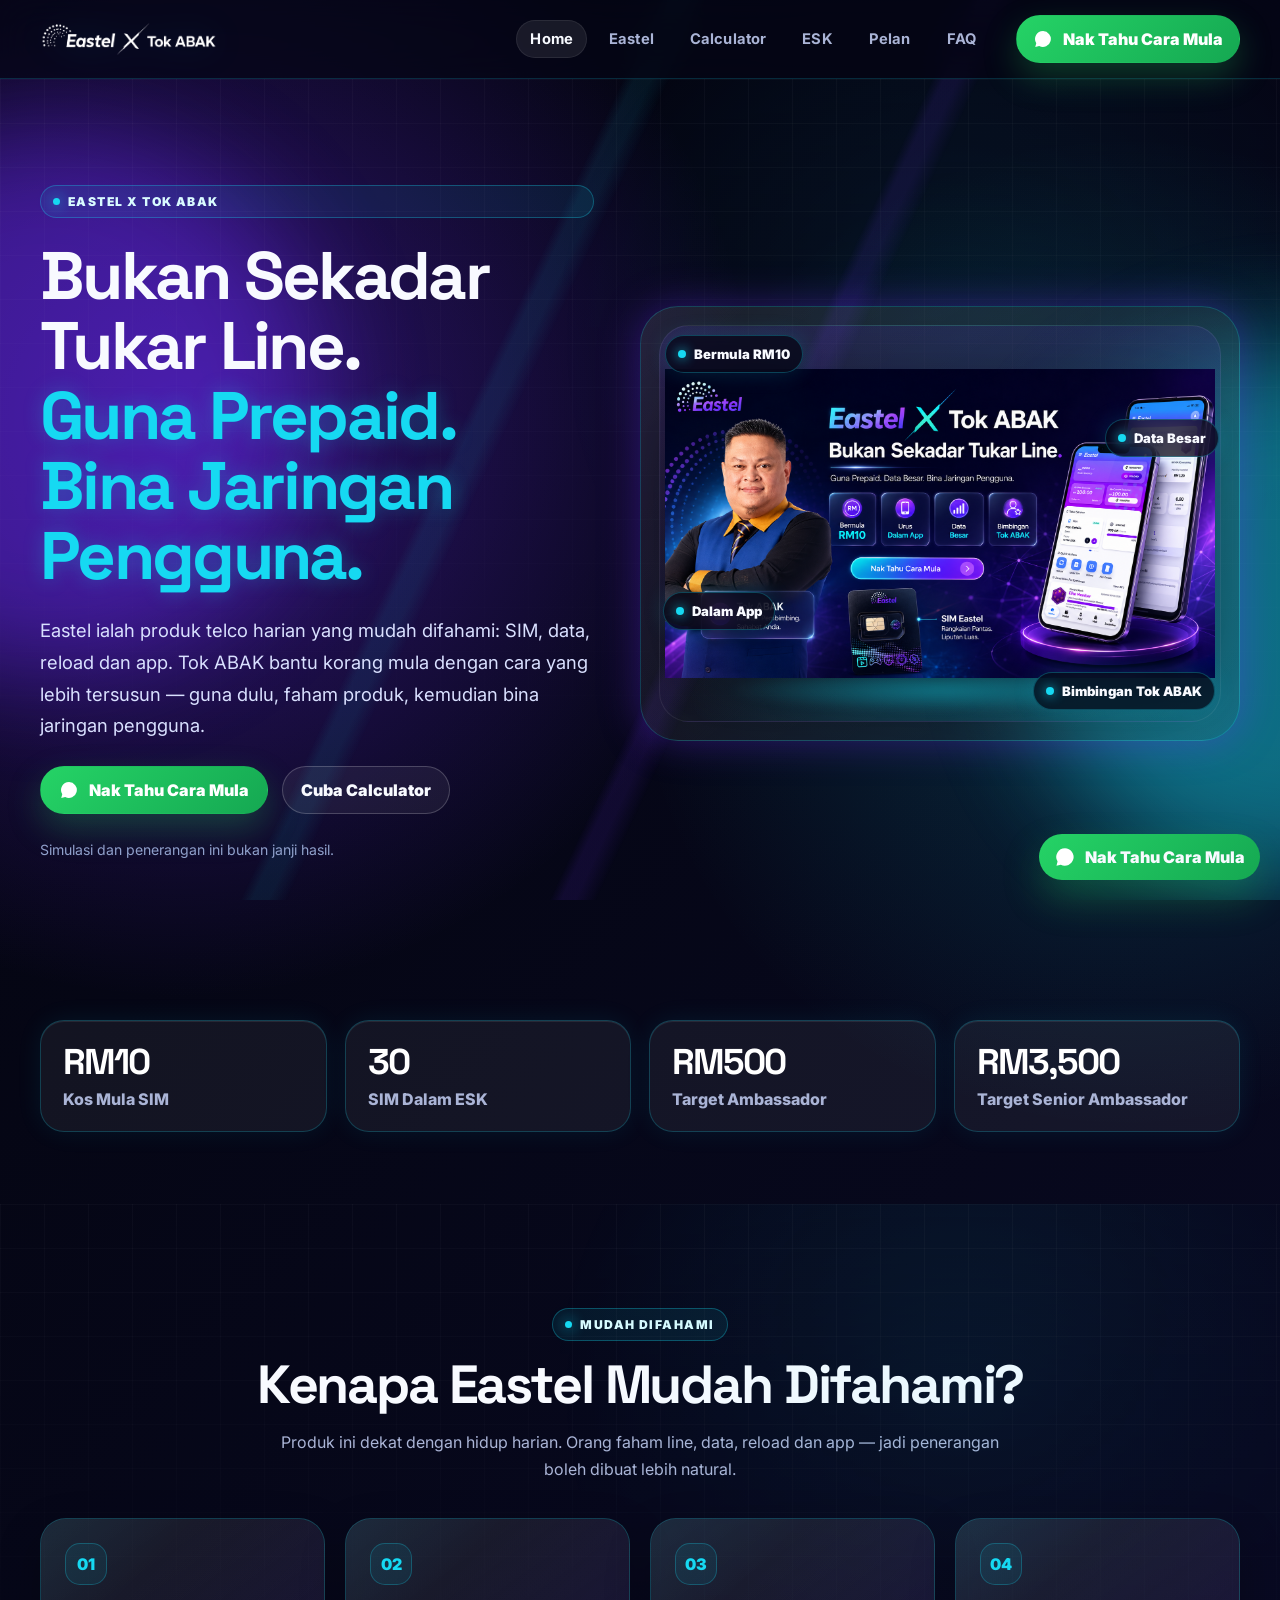
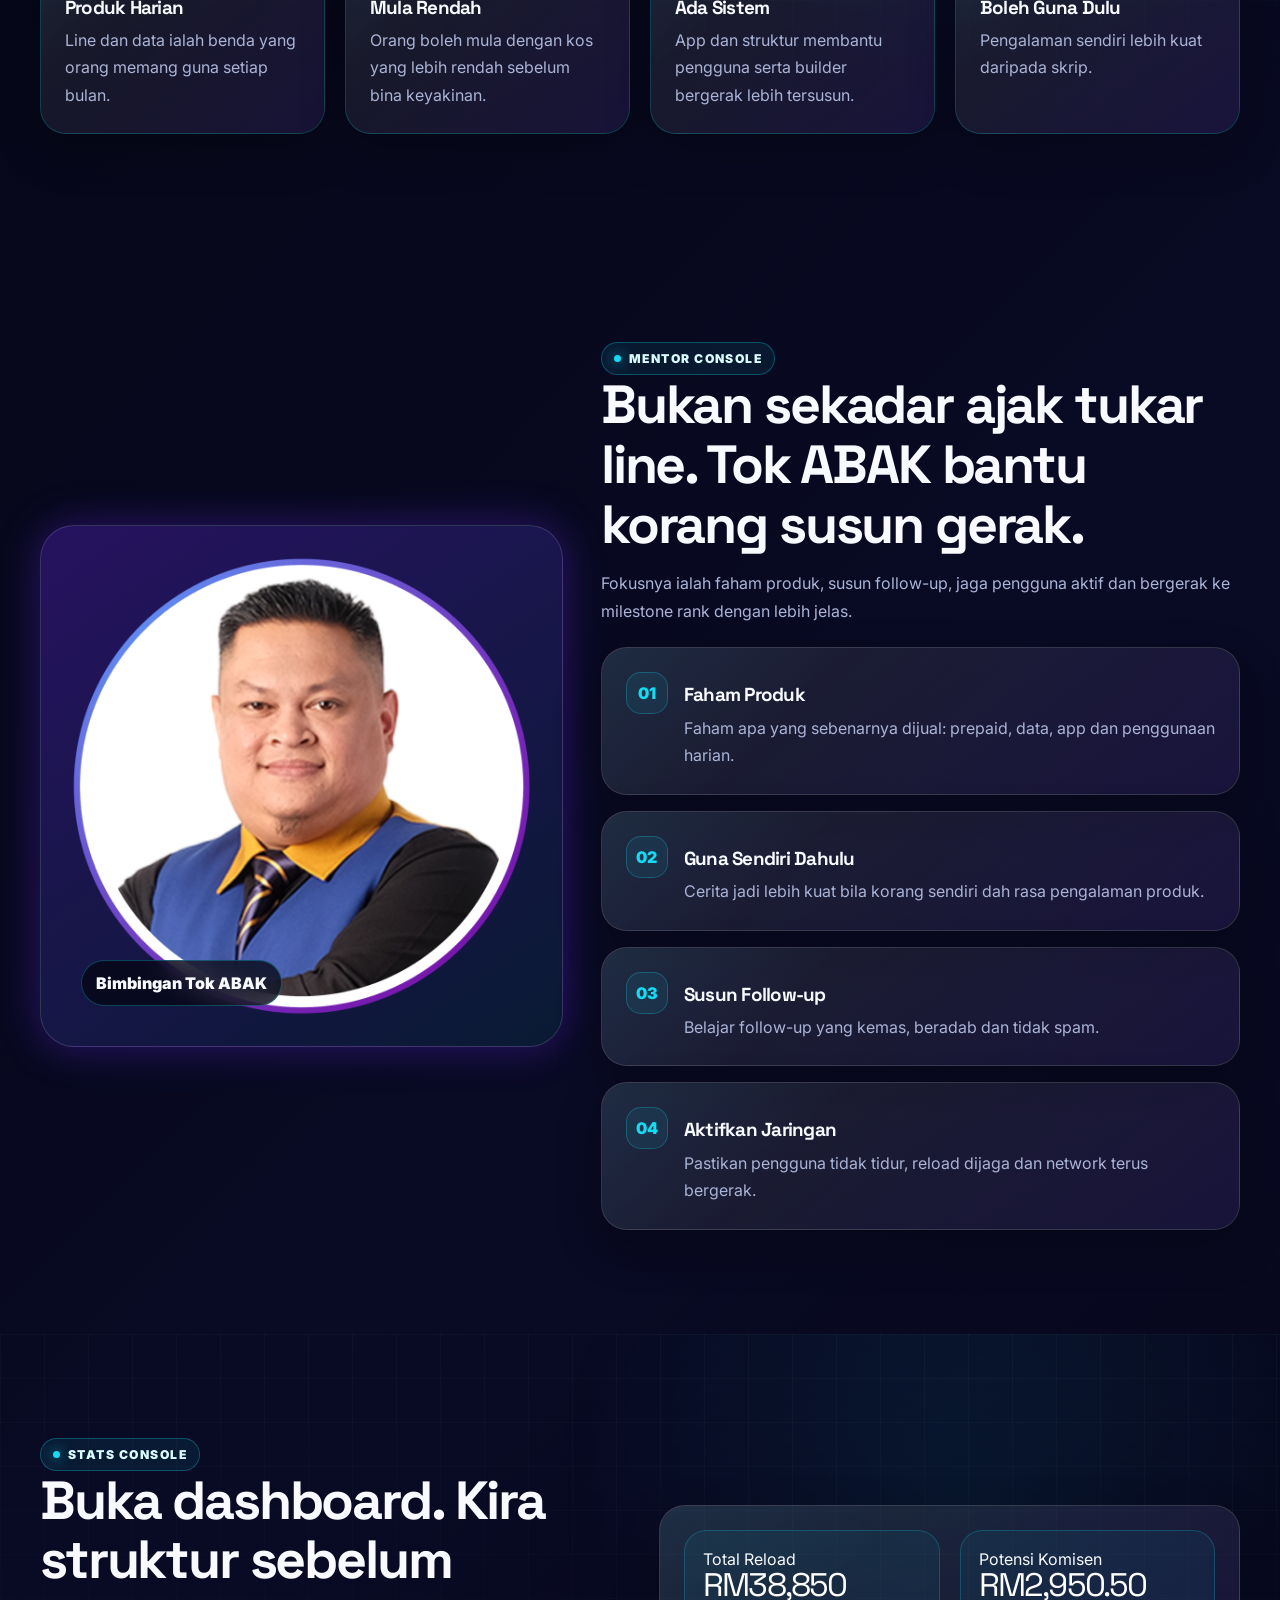
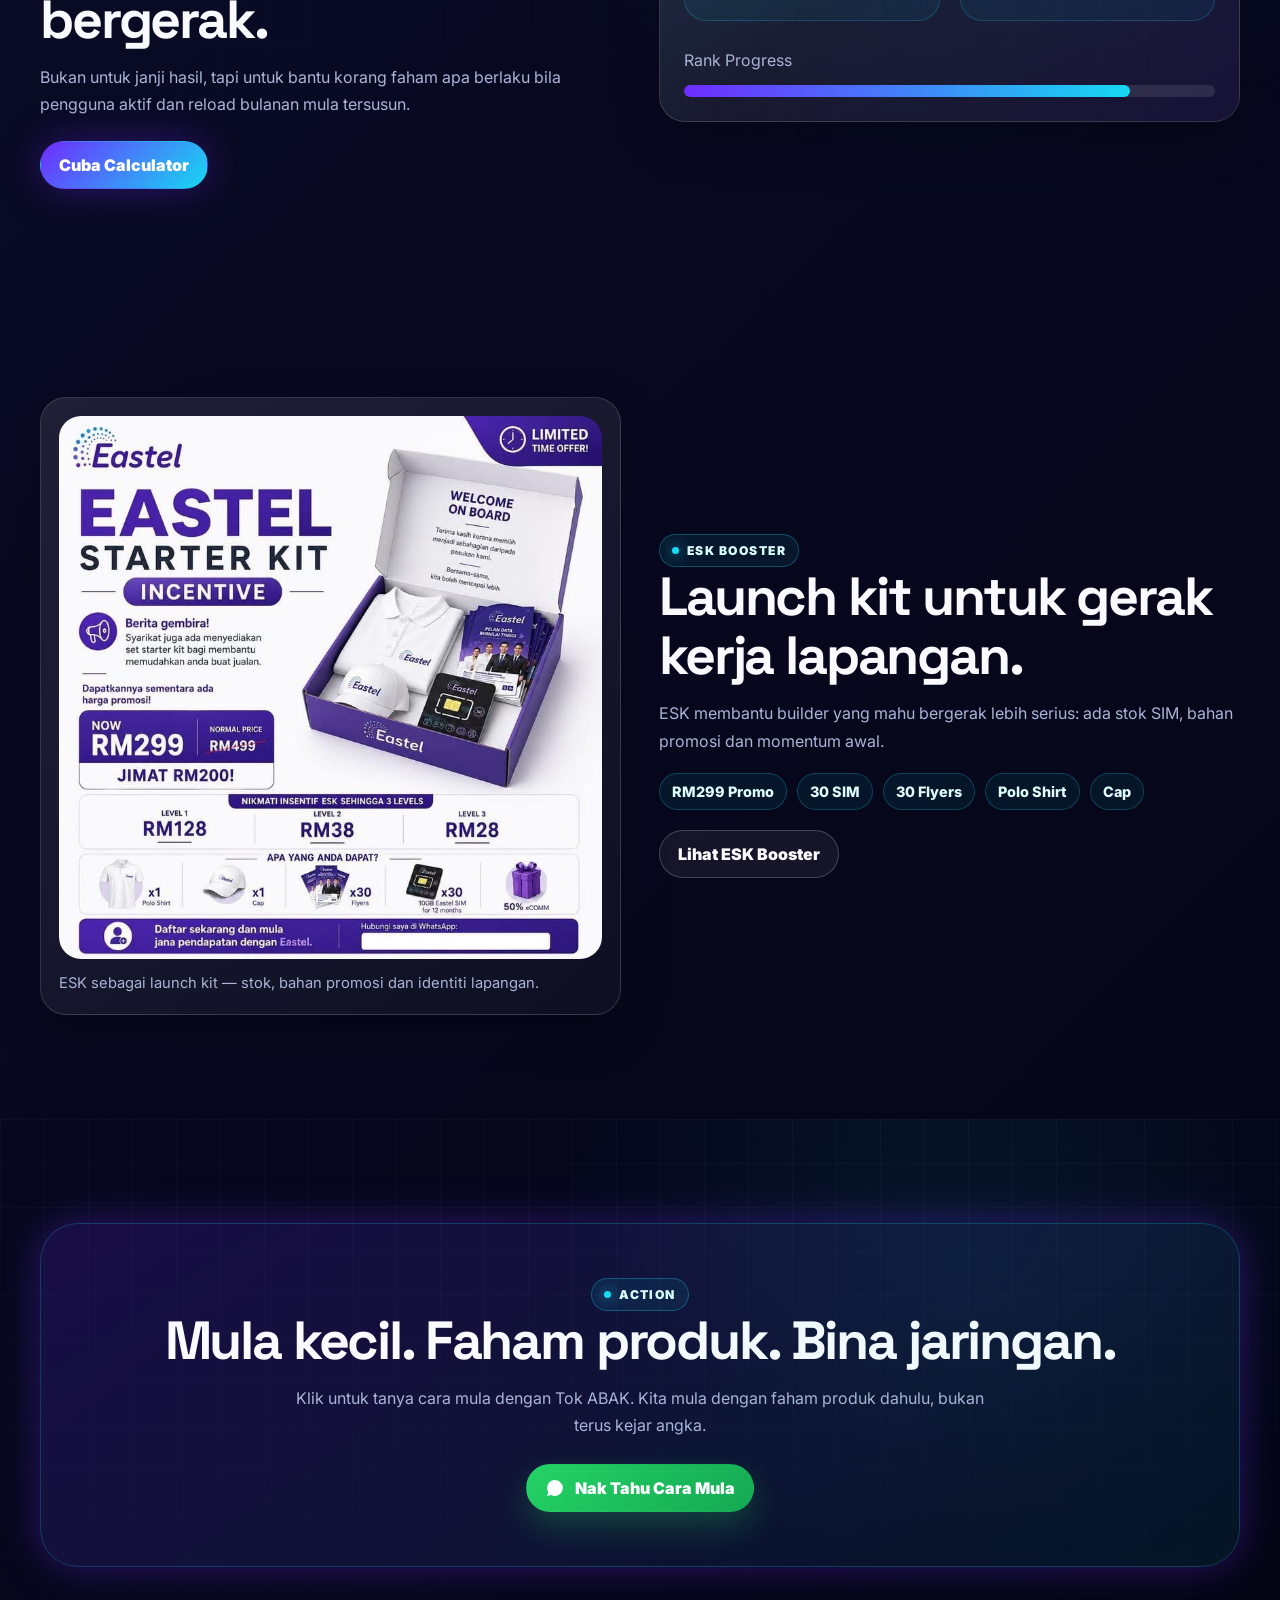
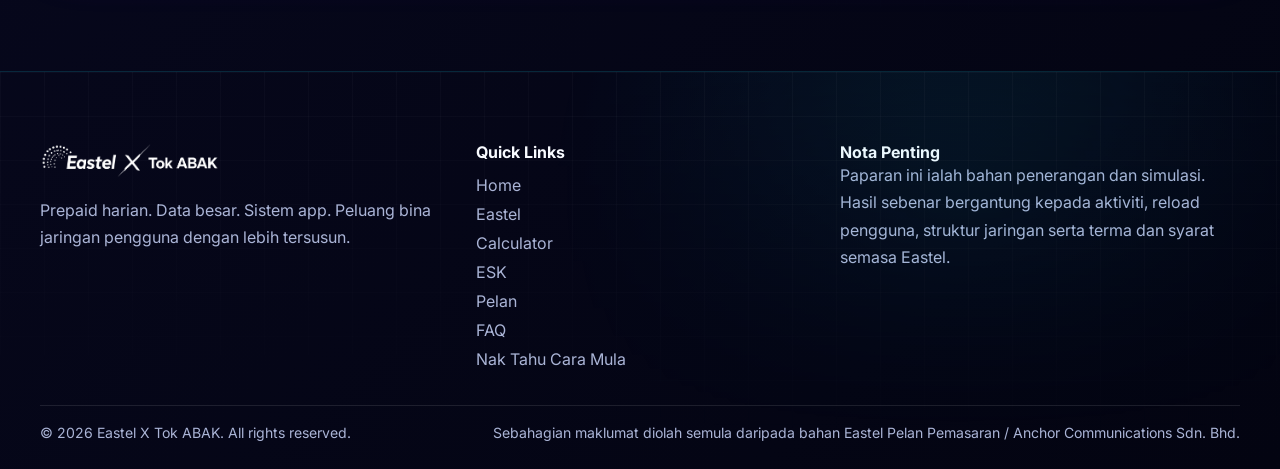
==== index.html @ 4b1dbc68 "Add files via upload" ====
<!doctype html>
<html lang="ms">
<head>
  <meta charset="utf-8">
  <meta name="viewport" content="width=device-width, initial-scale=1">
  <title>Eastel X Tok ABAK | Guna Prepaid. Bina Jaringan Pengguna.</title>
  <meta name="description" content="Laman penerangan Eastel X Tok ABAK untuk faham SIM Eastel, app, reload bulanan, ESK Booster, calculator dan Pelan Pemasaran secara ringkas dan tersusun.">
  <meta property="og:title" content="Eastel X Tok ABAK | Guna Prepaid. Bina Jaringan Pengguna.">
  <meta property="og:description" content="Laman penerangan Eastel X Tok ABAK untuk faham SIM Eastel, app, reload bulanan, ESK Booster, calculator dan Pelan Pemasaran secara ringkas dan tersusun.">
  <meta property="og:image" content="https://jtk-eastel.github.io/TokAbak/assets/og-eastel-tok-abak.png">
  <meta property="og:type" content="website">
  <meta name="twitter:card" content="summary_large_image">
  <link rel="icon" href="assets/favicon.png">
  <link rel="preconnect" href="https://fonts.googleapis.com">
  <link rel="preconnect" href="https://fonts.gstatic.com" crossorigin>
  <link href="https://fonts.googleapis.com/css2?family=Inter:wght@400;500;600;700;800;900&family=Space+Grotesk:wght@600;700&display=swap" rel="stylesheet">
  <link rel="stylesheet" href="style.css">
</head>
<body>
  <div class="site-bg" aria-hidden="true"><span class="orb orb-a"></span><span class="orb orb-b"></span></div>
  <header class="site-header">
  <div class="container nav-shell">
    <a class="brand" href="./"><img src="assets/logo-eastel-x-tokabak-white.png" alt="Eastel X Tok ABAK"></a>
    <nav class="nav-links" aria-label="Navigasi utama"><a class="nav-link active" href="./">Home</a>
<a class="nav-link " href="eastel/">Eastel</a>
<a class="nav-link " href="calculator/">Calculator</a>
<a class="nav-link " href="esk/">ESK</a>
<a class="nav-link " href="pelan-pemasaran/">Pelan</a>
<a class="nav-link " href="faq/">FAQ</a></nav>
    <a class="btn btn-primary nav-cta" href="https://api.whatsapp.com/send/?phone=601175947174&text=NakTahuCaraMula&type=phone_number&app_absent=0" target="_blank" rel="noopener"><img src="assets/whatsapp-logo-white.svg" alt="">Nak Tahu Cara Mula</a>
    <button class="menu-toggle" aria-label="Buka menu" aria-expanded="false" data-menu-toggle><span></span><span></span><span></span></button>
  </div>
  <div class="mobile-panel" data-mobile-menu>
    <div class="mobile-panel-inner">
      <a class="mobile-link active" href="./">Home</a>
<a class="mobile-link " href="eastel/">Eastel</a>
<a class="mobile-link " href="calculator/">Calculator</a>
<a class="mobile-link " href="esk/">ESK</a>
<a class="mobile-link " href="pelan-pemasaran/">Pelan</a>
<a class="mobile-link " href="faq/">FAQ</a>
      <a class="btn btn-primary full" href="https://api.whatsapp.com/send/?phone=601175947174&text=NakTahuCaraMula&type=phone_number&app_absent=0" target="_blank" rel="noopener"><img src="assets/whatsapp-logo-white.svg" alt="">Nak Tahu Cara Mula</a>
    </div>
  </div>
</header>
  <main>
<section class="hero section-dark cyber-bg">
  <div class="container hero-grid">
    <div class="hero-copy reveal">
      <span class="eyebrow">Eastel X Tok ABAK</span>
      <h1>Bukan Sekadar Tukar Line.<br><span class="highlight">Guna Prepaid. Bina Jaringan Pengguna.</span></h1>
      <p class="lead">Eastel ialah produk telco harian yang mudah difahami: SIM, data, reload dan app. Tok ABAK bantu korang mula dengan cara yang lebih tersusun — guna dulu, faham produk, kemudian bina jaringan pengguna.</p>
      <div class="hero-actions">
        <a class="btn btn-primary" href="https://api.whatsapp.com/send/?phone=601175947174&text=NakTahuCaraMula&type=phone_number&app_absent=0" target="_blank" rel="noopener"><img src="assets/whatsapp-logo-white.svg" alt="">Nak Tahu Cara Mula</a>
        <a class="btn btn-ghost" href="calculator/">Cuba Calculator</a>
      </div>
      <p class="mini-disclaimer">Simulasi dan penerangan ini bukan janji hasil.</p>
    </div>
    <div class="hero-stage reveal">
      <div class="hero-composition">
        <img class="hero-img" src="assets/hero-eastel-x-tok-abak.png" alt="Visual Eastel X Tok ABAK dengan app, SIM dan Tok ABAK">
        <div class="platform" aria-hidden="true"></div>
        <div class="hud-chip chip-1"><i></i>Bermula RM10</div>
        <div class="hud-chip chip-2"><i></i>Data Besar</div>
        <div class="hud-chip chip-3"><i></i>Dalam App</div>
        <div class="hud-chip chip-4"><i></i>Bimbingan Tok ABAK</div>
      </div>
    </div>
  </div>
</section>
<section class="section compact">
  <div class="container stats-hud">
    <article class="stat-card reveal"><strong data-count="10" data-prefix="RM">RM10</strong><span>Kos Mula SIM</span></article>
    <article class="stat-card reveal"><strong data-count="30">30</strong><span>SIM Dalam ESK</span></article>
    <article class="stat-card reveal"><strong data-count="500" data-prefix="RM">RM500</strong><span>Target Ambassador</span></article>
    <article class="stat-card reveal"><strong data-count="3500" data-prefix="RM">RM3,500</strong><span>Target Senior Ambassador</span></article>
  </div>
</section>
<section class="section section-dark">
  <div class="container section-head center reveal">
    <span class="eyebrow">Mudah Difahami</span>
    <h2>Kenapa Eastel Mudah Difahami?</h2>
    <p>Produk ini dekat dengan hidup harian. Orang faham line, data, reload dan app — jadi penerangan boleh dibuat lebih natural.</p>
  </div>
  <div class="container grid four">
    <article class="neon-card reveal"><span class="card-icon">01</span><h3>Produk Harian</h3><p>Line dan data ialah benda yang orang memang guna setiap bulan.</p></article>
    <article class="neon-card reveal"><span class="card-icon">02</span><h3>Mula Rendah</h3><p>Orang boleh mula dengan kos yang lebih rendah sebelum bina keyakinan.</p></article>
    <article class="neon-card reveal"><span class="card-icon">03</span><h3>Ada Sistem</h3><p>App dan struktur membantu pengguna serta builder bergerak lebih tersusun.</p></article>
    <article class="neon-card reveal"><span class="card-icon">04</span><h3>Boleh Guna Dulu</h3><p>Pengalaman sendiri lebih kuat daripada skrip.</p></article>
  </div>
</section>
<section class="section">
  <div class="container mentor-console">
    <div class="mentor-frame reveal">
      <img src="assets/tok-abak.png" alt="Tok ABAK sebagai mentor Eastel">
      <div class="mentor-label">Bimbingan Tok ABAK</div>
    </div>
    <div class="reveal">
      <span class="eyebrow">Mentor Console</span>
      <h2>Bukan sekadar ajak tukar line. Tok ABAK bantu korang susun gerak.</h2>
      <p style="margin:16px 0 22px">Fokusnya ialah faham produk, susun follow-up, jaga pengguna aktif dan bergerak ke milestone rank dengan lebih jelas.</p>
      <div class="mission-grid">
        <article class="glass-card mission-card reveal"><span class="mission-id">01</span><div><h3>Faham Produk</h3><p>Faham apa yang sebenarnya dijual: prepaid, data, app dan penggunaan harian.</p></div></article>
        <article class="glass-card mission-card reveal"><span class="mission-id">02</span><div><h3>Guna Sendiri Dahulu</h3><p>Cerita jadi lebih kuat bila korang sendiri dah rasa pengalaman produk.</p></div></article>
        <article class="glass-card mission-card reveal"><span class="mission-id">03</span><div><h3>Susun Follow-up</h3><p>Belajar follow-up yang kemas, beradab dan tidak spam.</p></div></article>
        <article class="glass-card mission-card reveal"><span class="mission-id">04</span><div><h3>Aktifkan Jaringan</h3><p>Pastikan pengguna tidak tidur, reload dijaga dan network terus bergerak.</p></div></article>
      </div>
    </div>
  </div>
</section>
<section class="section section-dark">
  <div class="container split">
    <div class="reveal">
      <span class="eyebrow">Stats Console</span>
      <h2>Buka dashboard. Kira struktur sebelum bergerak.</h2>
      <p style="margin:14px 0 22px">Bukan untuk janji hasil, tapi untuk bantu korang faham apa berlaku bila pengguna aktif dan reload bulanan mula tersusun.</p>
      <a class="btn btn-secondary" href="calculator/">Cuba Calculator</a>
    </div>
    <div class="dashboard-card reveal">
      <div class="grid two">
        <div class="result-tile"><span>Total Reload</span><div class="result-number">RM38,850</div></div>
        <div class="result-tile"><span>Potensi Komisen</span><div class="result-number">RM2,950.50</div></div>
      </div>
      <p style="margin-top:14px">Rank Progress</p>
      <div class="progress-bar"><span style="width:84%"></span></div>
    </div>
  </div>
</section>
<section class="section">
  <div class="container split">
    <div class="product-frame reveal"><img src="assets/esk-starter-kit.jpg" alt="Eastel Starter Kit"><p class="holo-caption">ESK sebagai launch kit — stok, bahan promosi dan identiti lapangan.</p></div>
    <div class="reveal">
      <span class="eyebrow">ESK Booster</span>
      <h2>Launch kit untuk gerak kerja lapangan.</h2>
      <p style="margin:14px 0 18px">ESK membantu builder yang mahu bergerak lebih serius: ada stok SIM, bahan promosi dan momentum awal.</p>
      <div class="pill-list"><span>RM299 Promo</span><span>30 SIM</span><span>30 Flyers</span><span>Polo Shirt</span><span>Cap</span></div>
      <br><a class="btn btn-ghost" href="esk/">Lihat ESK Booster</a>
    </div>
  </div>
</section>
<section class="section section-dark">
  <div class="container cta-panel reveal">
    <span class="eyebrow">Action</span>
    <h2>Mula kecil. Faham produk. Bina jaringan.</h2>
    <p>Klik untuk tanya cara mula dengan Tok ABAK. Kita mula dengan faham produk dahulu, bukan terus kejar angka.</p>
    <a class="btn btn-primary" href="https://api.whatsapp.com/send/?phone=601175947174&text=NakTahuCaraMula&type=phone_number&app_absent=0" target="_blank" rel="noopener"><img src="assets/whatsapp-logo-white.svg" alt="">Nak Tahu Cara Mula</a>
  </div>
</section>
</main>
  <footer class="site-footer section-dark">
  <div class="container footer-grid">
    <div class="footer-brand">
      <img src="assets/logo-eastel-x-tokabak-white.png" alt="Eastel X Tok ABAK">
      <p>Prepaid harian. Data besar. Sistem app. Peluang bina jaringan pengguna dengan lebih tersusun.</p>
    </div>
    <div class="footer-links">
      <strong>Quick Links</strong>
      <div><a href="./">Home</a>
<a href="eastel/">Eastel</a>
<a href="calculator/">Calculator</a>
<a href="esk/">ESK</a>
<a href="pelan-pemasaran/">Pelan</a>
<a href="faq/">FAQ</a>
<a href="https://api.whatsapp.com/send/?phone=601175947174&text=NakTahuCaraMula&type=phone_number&app_absent=0" target="_blank" rel="noopener">Nak Tahu Cara Mula</a></div>
    </div>
    <div class="footer-note">
      <strong>Nota Penting</strong>
      <p>Paparan ini ialah bahan penerangan dan simulasi. Hasil sebenar bergantung kepada aktiviti, reload pengguna, struktur jaringan serta terma dan syarat semasa Eastel.</p>
    </div>
  </div>
  <div class="container footer-bottom">
    <span>© 2026 Eastel X Tok ABAK. All rights reserved.</span>
    <span>Sebahagian maklumat diolah semula daripada bahan Eastel Pelan Pemasaran / Anchor Communications Sdn. Bhd.</span>
  </div>
</footer>
<a class="floating-wa" href="https://api.whatsapp.com/send/?phone=601175947174&text=NakTahuCaraMula&type=phone_number&app_absent=0" target="_blank" rel="noopener" aria-label="Nak Tahu Cara Mula"><img src="assets/whatsapp-logo-white.svg" alt=""><span>Nak Tahu Cara Mula</span></a>
  <script src="script.js"></script>
</body>
</html>
---- style.css ----
:root{
  --bg:#050615; --bg-deep:#080a22; --bg-soft:#101338;
  --panel:rgba(255,255,255,.065); --panel-strong:rgba(255,255,255,.1); --panel-glass:rgba(13,16,48,.74);
  --purple:#6f2cff; --violet:#8b35ff; --cyan:#16d9f2; --blue:#3b82f6; --green:#25d366;
  --text:#f8faff; --muted:#aab4d6; --muted-strong:#d9e0ff;
  --border:rgba(255,255,255,.14); --border-glow:rgba(22,217,242,.34);
  --soft-panel:#f7f5ff; --dark-text:#0d1022; --muted-dark:#5f6680;
  --radius-md:18px; --radius-lg:26px; --radius-xl:34px;
  --shadow-glow:0 0 40px rgba(111,44,255,.35); --shadow-cyan:0 0 32px rgba(22,217,242,.28);
  --container:1200px;
}
*{box-sizing:border-box}
html{scroll-behavior:smooth}
body{
  margin:0; font-family:Inter,system-ui,-apple-system,Segoe UI,sans-serif; color:var(--text);
  background:
    radial-gradient(circle at 14% 8%, rgba(111,44,255,.42), transparent 36rem),
    radial-gradient(circle at 88% 12%, rgba(22,217,242,.18), transparent 31rem),
    linear-gradient(135deg,#03040d 0%,#090a24 50%,#030411 100%);
  min-height:100vh; overflow-x:hidden;
}
body.menu-open{overflow:hidden}
a{color:inherit;text-decoration:none}
img{max-width:100%;display:block}
button,input,select{font:inherit}
.container{width:min(var(--container),calc(100% - 40px));margin-inline:auto}
.section{padding:104px 0;position:relative}
.section.compact{padding:72px 0}
.section-dark{position:relative;overflow:hidden}
.section-dark::before,.cyber-bg::before{
  content:"";position:absolute;inset:0;pointer-events:none;opacity:.52;
  background-image:
    linear-gradient(rgba(255,255,255,.055) 1px,transparent 1px),
    linear-gradient(90deg,rgba(255,255,255,.055) 1px,transparent 1px),
    radial-gradient(circle at 75% 30%,rgba(22,217,242,.18),transparent 26rem);
  background-size:44px 44px,44px 44px,100% 100%;
  mask-image:linear-gradient(to bottom,black,transparent 95%);
}
.site-bg{position:fixed;inset:0;overflow:hidden;pointer-events:none;z-index:-3}
.site-bg::after{content:"";position:absolute;inset:-20%;background:linear-gradient(115deg,transparent 0 42%,rgba(22,217,242,.08) 42.5% 43.2%,transparent 44% 55%,rgba(111,44,255,.11) 55.5% 56.1%,transparent 57%);animation:gridShift 18s linear infinite}
.orb{position:absolute;width:34rem;height:34rem;border-radius:999px;filter:blur(55px);opacity:.42;animation:floatOrb 12s ease-in-out infinite alternate}
.orb-a{background:var(--purple);left:-14rem;top:8rem}.orb-b{background:var(--cyan);right:-18rem;top:38%;animation-delay:-4s}
@keyframes gridShift{to{transform:translate3d(70px,40px,0)}}
@keyframes floatOrb{to{transform:translate3d(4rem,-2rem,0) scale(1.08)}}
@media(prefers-reduced-motion:reduce){*,*::before,*::after{animation:none!important;transition:none!important;scroll-behavior:auto!important}}
.site-header{position:sticky;top:0;z-index:1000;background:rgba(5,6,21,.72);backdrop-filter:blur(18px);border-bottom:1px solid rgba(22,217,242,.18)}
.nav-shell{min-height:78px;display:flex;align-items:center;gap:26px}
.brand{display:inline-flex;align-items:center;flex:0 0 auto}.brand img{width:178px;max-height:56px;object-fit:contain;filter:drop-shadow(0 0 18px rgba(22,217,242,.2))}
.nav-links{margin-left:auto;display:flex;align-items:center;gap:8px}.nav-link{padding:10px 14px;border-radius:999px;color:var(--muted);font-weight:700;font-size:.92rem;letter-spacing:.01em}.nav-link:hover,.nav-link.active{color:var(--text);background:rgba(255,255,255,.08);box-shadow:inset 0 0 0 1px rgba(255,255,255,.08)}
.btn{display:inline-flex;align-items:center;justify-content:center;gap:10px;padding:13px 18px;border-radius:999px;border:1px solid transparent;font-weight:900;line-height:1;cursor:pointer;transition:.2s ease;white-space:nowrap;min-height:48px}
.btn img{width:20px;height:20px}.btn-primary{background:linear-gradient(135deg,var(--green),#15a852);color:white;box-shadow:0 14px 34px rgba(37,211,102,.26)}.btn-primary:hover{transform:translateY(-2px);box-shadow:0 20px 42px rgba(37,211,102,.34)}
.btn-secondary{background:linear-gradient(135deg,var(--purple),var(--cyan));color:white;box-shadow:var(--shadow-glow)}.btn-secondary:hover,.btn-ghost:hover{transform:translateY(-2px)}
.btn-ghost{border-color:rgba(255,255,255,.2);background:rgba(255,255,255,.06);color:var(--text)}.btn.full{width:100%}
.nav-cta{padding-inline:16px}.menu-toggle{display:none;margin-left:auto;width:48px;height:48px;border:1px solid var(--border);background:rgba(255,255,255,.06);border-radius:16px;align-items:center;justify-content:center;flex-direction:column;gap:5px}.menu-toggle span{width:20px;height:2px;border-radius:4px;background:var(--text)}
.mobile-panel{display:none;position:fixed;inset:78px 16px auto 16px;z-index:999}.mobile-panel-inner{border:1px solid var(--border);background:rgba(8,10,34,.94);backdrop-filter:blur(22px);border-radius:26px;padding:18px;box-shadow:var(--shadow-glow)}.mobile-link{display:block;padding:15px 16px;border-radius:16px;color:var(--muted);font-weight:900}.mobile-link.active,.mobile-link:hover{color:var(--text);background:rgba(255,255,255,.08)}
.eyebrow{display:inline-flex;align-items:center;gap:8px;padding:8px 12px;border:1px solid rgba(22,217,242,.3);border-radius:999px;color:#d9fbff;background:rgba(22,217,242,.08);font-size:.76rem;font-weight:900;letter-spacing:.12em;text-transform:uppercase}.eyebrow::before{content:"";width:7px;height:7px;border-radius:999px;background:var(--cyan);box-shadow:0 0 14px var(--cyan)}
h1,h2,h3{font-family:"Space Grotesk",Inter,sans-serif;margin:0;color:var(--text);letter-spacing:-.04em}h1{font-size:clamp(2.65rem,6.3vw,5.5rem);line-height:1.03}h2{font-size:clamp(2rem,4.2vw,3.45rem);line-height:1.11}h3{font-size:1.18rem;line-height:1.18}p{color:var(--muted);line-height:1.72;font-size:clamp(1rem,1.2vw,1.1rem);margin:0}.lead{font-size:1.15rem;color:var(--muted-strong);max-width:760px}.highlight{color:var(--cyan);text-shadow:0 0 20px rgba(22,217,242,.28)}
.hero{padding:106px 0 86px;min-height:calc(100vh - 78px);display:flex;align-items:center}.hero-grid{position:relative;z-index:1;display:grid;grid-template-columns:minmax(0,1.02fr) minmax(390px,.98fr);gap:54px;align-items:center}.hero-copy{display:grid;gap:24px}.hero-copy p{max-width:690px}.hero-actions{display:flex;gap:14px;align-items:center;flex-wrap:wrap}.mini-disclaimer{font-size:.88rem!important;color:#8fa0cb!important}.hero-stage{position:relative}.hero-composition{position:relative;min-height:560px;border:1px solid rgba(22,217,242,.22);border-radius:38px;background:linear-gradient(145deg,rgba(255,255,255,.1),rgba(255,255,255,.035));box-shadow:var(--shadow-glow);overflow:hidden;padding:24px}.hero-composition::before{content:"";position:absolute;inset:18px;border-radius:30px;border:1px solid rgba(255,255,255,.08);background:radial-gradient(circle at 50% 80%,rgba(22,217,242,.22),transparent 16rem),linear-gradient(180deg,rgba(111,44,255,.12),transparent);z-index:0}.hero-img{position:relative;z-index:2;width:100%;height:100%;object-fit:contain;filter:drop-shadow(0 25px 50px rgba(0,0,0,.46))}.platform{position:absolute;left:14%;right:14%;bottom:40px;height:44px;border-radius:999px;background:radial-gradient(ellipse at center,rgba(22,217,242,.58),transparent 70%);filter:blur(4px);animation:pulseGlow 3s ease-in-out infinite alternate}.hud-chip{position:absolute;z-index:3;display:flex;align-items:center;gap:8px;padding:10px 12px;border-radius:999px;border:1px solid rgba(22,217,242,.28);background:rgba(5,6,21,.72);backdrop-filter:blur(12px);font-weight:900;font-size:.82rem;box-shadow:0 0 22px rgba(22,217,242,.15)}.hud-chip i{width:8px;height:8px;border-radius:999px;background:var(--cyan);box-shadow:0 0 12px var(--cyan)}.chip-1{top:28px;left:24px}.chip-2{top:112px;right:20px}.chip-3{bottom:110px;left:22px}.chip-4{bottom:30px;right:24px}@keyframes pulseGlow{to{opacity:.65;transform:scaleX(1.12)}}
.section-head{display:grid;gap:14px;margin-bottom:34px}.section-head.center{text-align:center;justify-items:center}.section-head p{max-width:760px}.grid{display:grid;gap:20px}.grid.four{grid-template-columns:repeat(4,1fr)}.grid.three{grid-template-columns:repeat(3,1fr)}.grid.two{grid-template-columns:repeat(2,1fr)}
.glass-card,.neon-card,.dashboard-card,.product-frame,.table-card,.faq-item{position:relative;border:1px solid var(--border);background:linear-gradient(145deg,rgba(255,255,255,.095),rgba(255,255,255,.035));border-radius:var(--radius-lg);padding:24px;box-shadow:0 18px 46px rgba(0,0,0,.24);overflow:hidden}.glass-card::after,.neon-card::after,.dashboard-card::after{content:"";position:absolute;inset:0;border-radius:inherit;pointer-events:none;background:linear-gradient(135deg,rgba(22,217,242,.08),transparent 32%,rgba(111,44,255,.1));opacity:.85}.glass-card>* ,.neon-card>* ,.dashboard-card>*{position:relative;z-index:1}.glass-card h3,.neon-card h3{margin:12px 0 8px}.card-icon,.mission-id{display:inline-grid;place-items:center;min-width:42px;height:42px;border-radius:15px;border:1px solid rgba(22,217,242,.26);background:rgba(22,217,242,.08);color:var(--cyan);font-weight:900}.neon-card{border-color:rgba(22,217,242,.22)}.neon-card:hover{box-shadow:var(--shadow-cyan);transform:translateY(-3px)}.dark-card{background:rgba(8,10,34,.65)}
.stats-hud{display:grid;grid-template-columns:repeat(4,1fr);gap:18px}.stat-card{padding:22px;border:1px solid rgba(22,217,242,.22);border-radius:24px;background:rgba(255,255,255,.06);box-shadow:inset 0 1px 0 rgba(255,255,255,.08),0 0 26px rgba(22,217,242,.08)}.stat-card strong{display:block;font-family:"Space Grotesk";font-size:clamp(1.75rem,3.2vw,3rem);line-height:1.05;white-space:nowrap;color:white}.stat-card span{display:block;margin-top:8px;color:var(--muted);font-weight:800}
.mentor-console{display:grid;grid-template-columns:.9fr 1.1fr;gap:38px;align-items:center}.mentor-frame{position:relative;border-radius:34px;padding:22px;background:linear-gradient(145deg,rgba(111,44,255,.3),rgba(22,217,242,.08));border:1px solid rgba(255,255,255,.14);box-shadow:var(--shadow-glow)}.mentor-frame img{border-radius:26px;width:100%;max-height:560px;object-fit:cover;object-position:center top}.mentor-label{position:absolute;left:40px;bottom:40px;padding:12px 14px;border-radius:999px;background:rgba(5,6,21,.76);border:1px solid rgba(22,217,242,.28);backdrop-filter:blur(14px);font-weight:900}.mission-grid{display:grid;gap:16px}.mission-card{display:grid;grid-template-columns:auto 1fr;gap:16px;align-items:start}.split{display:grid;grid-template-columns:1fr 1fr;gap:38px;align-items:center}.product-frame{padding:18px}.product-frame img{border-radius:22px;width:100%;object-fit:contain;background:rgba(0,0,0,.18)}.holo-caption{margin-top:12px;color:var(--muted);font-size:.92rem}.pill-list{display:flex;gap:10px;flex-wrap:wrap}.pill-list span,.chapter-pills a{padding:9px 12px;border-radius:999px;border:1px solid rgba(22,217,242,.24);background:rgba(22,217,242,.07);font-weight:800;color:#dffcff;font-size:.9rem}.cta-panel{text-align:center;border:1px solid rgba(22,217,242,.22);border-radius:38px;background:linear-gradient(145deg,rgba(111,44,255,.18),rgba(22,217,242,.08));padding:54px;box-shadow:var(--shadow-glow)}.cta-panel p{max-width:720px;margin:14px auto 24px}.light-section{background:linear-gradient(180deg,#f7f5ff,#eef3ff);color:var(--dark-text)}.light-section h2,.light-section h3{color:var(--dark-text)}.light-section p{color:var(--muted-dark)}.light-card{background:white;border:1px solid rgba(13,16,34,.1);box-shadow:0 18px 38px rgba(13,16,34,.08);color:var(--dark-text)}.light-card p{color:var(--muted-dark)}
.dashboard-layout{display:grid;grid-template-columns:300px minmax(0,1fr) 320px;gap:18px;align-items:start}.control-panel,.result-panel{position:sticky;top:100px}.form-group{display:grid;gap:8px;margin-bottom:16px}.form-group label{font-weight:900;color:var(--muted-strong)}select,input{width:100%;border:1px solid rgba(255,255,255,.14);border-radius:16px;background:rgba(255,255,255,.08);color:var(--text);padding:13px 14px;outline:none}select option{color:#111}.preset-tabs{display:flex;gap:8px;flex-wrap:wrap}.preset-tabs button,.rank-tabs button{border:1px solid var(--border);background:rgba(255,255,255,.06);color:var(--muted);border-radius:999px;padding:10px 13px;font-weight:900;cursor:pointer}.preset-tabs button.active,.rank-tabs button.active{background:linear-gradient(135deg,var(--purple),var(--cyan));color:white;border-color:transparent}.level-groups{display:grid;gap:16px}.level-group{border:1px solid var(--border);border-radius:24px;padding:16px;background:rgba(255,255,255,.04)}.level-group h3{font-size:1rem;margin-bottom:12px}.level-grid{display:grid;grid-template-columns:repeat(3,1fr);gap:10px}.level-card{border:1px solid rgba(255,255,255,.12);background:rgba(255,255,255,.055);border-radius:18px;padding:12px}.level-card.locked{opacity:.48}.level-card.unlocked{border-color:rgba(22,217,242,.42);box-shadow:0 0 18px rgba(22,217,242,.1)}.level-card label{display:flex;justify-content:space-between;gap:8px;font-weight:900;margin-bottom:8px}.level-card small{color:var(--muted)}.level-card input{padding:10px;border-radius:12px}.result-number{font-family:"Space Grotesk";font-size:clamp(2rem,4vw,3.5rem);line-height:1.02;color:white;white-space:nowrap}.result-tile{padding:18px;border-radius:22px;border:1px solid rgba(22,217,242,.22);background:rgba(22,217,242,.06);margin-bottom:12px}.progress-bar{height:12px;border-radius:999px;background:rgba(255,255,255,.1);overflow:hidden;margin-top:10px}.progress-bar span{display:block;height:100%;width:0%;background:linear-gradient(90deg,var(--purple),var(--cyan));border-radius:inherit;transition:width .5s ease}.breakdown{display:grid;gap:8px;margin-top:14px}.breakdown-row{display:flex;justify-content:space-between;gap:12px;color:var(--muted);border-bottom:1px solid rgba(255,255,255,.08);padding-bottom:8px}.breakdown-row b{color:var(--text)}.disclaimer{border:1px solid rgba(255,184,77,.28);background:rgba(255,184,77,.08);color:#ffe7b0;border-radius:18px;padding:14px;font-size:.92rem;line-height:1.55}.esk-calc{display:grid;grid-template-columns:repeat(3,1fr);gap:14px}.esk-results{display:grid;grid-template-columns:repeat(4,1fr);gap:14px;margin-top:20px}.rank-ladder{display:grid;grid-template-columns:repeat(4,1fr);gap:18px;position:relative}.rank-card{min-height:230px}.rank-card .rate{font-family:"Space Grotesk";font-size:2rem;color:var(--cyan);margin:12px 0}.verification-wall{display:grid;grid-template-columns:1fr 1fr;gap:18px}.verification-wall .product-frame:first-child{grid-row:span 2}.chapter-pills{display:flex;gap:10px;overflow-x:auto;padding-bottom:8px;margin:22px 0 30px}.chapter-pills a{flex:0 0 auto}.data-table{width:100%;border-collapse:separate;border-spacing:0;overflow:hidden;border-radius:20px}.data-table th,.data-table td{padding:15px 16px;border-bottom:1px solid rgba(255,255,255,.1);text-align:left}.data-table th{color:#dffcff;background:rgba(22,217,242,.08)}.data-table td{color:var(--muted-strong)}.table-wrap{overflow-x:auto;border:1px solid var(--border);border-radius:22px;background:rgba(255,255,255,.045)}.timeline{display:grid;grid-template-columns:repeat(4,1fr);gap:14px}.timeline-card strong{display:block;color:var(--cyan);font-family:"Space Grotesk";font-size:1.5rem;white-space:nowrap}.faq-list{display:grid;gap:14px;max-width:900px;margin-inline:auto}.faq-item{padding:0}.faq-question{width:100%;border:0;background:transparent;color:var(--text);display:flex;align-items:center;justify-content:space-between;gap:24px;padding:22px 24px;cursor:pointer;text-align:left;font-weight:900}.faq-icon{width:34px;height:34px;border-radius:999px;border:1px solid rgba(22,217,242,.26);display:grid;place-items:center;flex:0 0 auto;color:var(--cyan);background:rgba(22,217,242,.08)}.faq-answer{display:grid;grid-template-rows:0fr;transition:grid-template-rows .25s ease}.faq-answer>div{overflow:hidden;padding:0 24px}.faq-item.open{border-color:rgba(22,217,242,.38);box-shadow:var(--shadow-cyan)}.faq-item.open .faq-answer{grid-template-rows:1fr}.faq-item.open .faq-answer>div{padding-bottom:22px}.faq-item.open .faq-icon{background:linear-gradient(135deg,var(--purple),var(--cyan));color:white}.site-footer{padding:70px 0 28px;border-top:1px solid rgba(22,217,242,.16)}.footer-grid{display:grid;grid-template-columns:1.1fr .9fr 1.1fr;gap:36px}.footer-brand img{width:180px;margin-bottom:18px}.footer-links div{display:grid;gap:9px;margin-top:13px}.footer-links a{color:var(--muted)}.footer-links a:hover{color:var(--cyan)}.footer-bottom{border-top:1px solid rgba(255,255,255,.1);margin-top:36px;padding-top:18px;display:flex;justify-content:space-between;gap:16px;color:var(--muted);font-size:.88rem}.floating-wa{position:fixed;right:20px;bottom:20px;z-index:998;display:flex;align-items:center;gap:9px;padding:12px 15px;border-radius:999px;background:linear-gradient(135deg,var(--green),#15a852);box-shadow:0 18px 38px rgba(37,211,102,.28);font-weight:900}.floating-wa img{width:22px;height:22px}.reveal{opacity:0;transform:translateY(18px);transition:opacity .6s ease,transform .6s ease}.reveal.in-view{opacity:1;transform:none}
@media(max-width:1060px){.nav-links,.nav-cta{display:none}.menu-toggle{display:flex}.mobile-panel.open{display:block}.hero-grid,.mentor-console,.split,.dashboard-layout{grid-template-columns:1fr}.hero{padding-top:82px}.hero-composition{min-height:auto}.control-panel,.result-panel{position:relative;top:auto}.stats-hud,.grid.four,.rank-ladder,.esk-results{grid-template-columns:repeat(2,1fr)}.verification-wall{grid-template-columns:1fr}.verification-wall .product-frame:first-child{grid-row:auto}.footer-grid{grid-template-columns:1fr 1fr}}
@media(max-width:720px){.container{width:min(100% - 28px, var(--container))}.section{padding:64px 0}.hero{min-height:auto;padding:64px 0}.hero-grid{gap:28px}.hero-actions .btn{width:100%}h1{font-size:clamp(2.2rem,12vw,3.4rem)}h2{font-size:clamp(1.8rem,9vw,2.55rem)}.brand img{width:138px}.stats-hud,.grid.three,.grid.four,.grid.two,.esk-calc,.esk-results,.timeline{grid-template-columns:1fr}.level-grid{grid-template-columns:1fr}.hero-composition{border-radius:26px;padding:12px}.hud-chip{position:relative;display:inline-flex;top:auto!important;left:auto!important;right:auto!important;bottom:auto!important;margin:5px;font-size:.74rem}.hero-composition .hud-wrap{position:absolute;left:14px;right:14px;bottom:14px;display:flex;flex-wrap:wrap}.cta-panel{padding:34px 20px}.footer-grid,.footer-bottom{grid-template-columns:1fr;display:grid}.floating-wa span{display:none}.floating-wa{border-radius:50%;width:56px;height:56px;justify-content:center;padding:0}.result-number{font-size:2.15rem}.stat-card strong{white-space:normal;overflow-wrap:normal}.table-wrap{margin-inline:-4px}.data-table th,.data-table td{padding:13px 12px;white-space:nowrap}}

/* === FINAL PRESENTATION QA AMEND: overflow-safe graphics & numbers === */
:root{
  --num-max: 2.85rem;
}

/* Slightly tighter hero typography for presentation screens */
h1{font-size:clamp(2.45rem,5.25vw,4.75rem);line-height:1.04;}
.hero-grid{grid-template-columns:minmax(0,.96fr) minmax(420px,1.04fr);gap:46px;}
.hero-composition{
  min-height:clamp(380px,34vw,500px);
  display:flex;
  align-items:center;
  justify-content:center;
}
.hero-img{height:auto;max-height:100%;object-fit:contain;}
.platform{bottom:28px;}

/* Universal numeric safety: no cropped money values */
.dashboard-card,
.result-panel,
.result-tile,
.stat-card,
.product-frame,
.glass-card,
.neon-card{min-width:0;}
.result-tile,
.stat-card{
  overflow:visible;
}
.result-tile span,
.stat-card span{
  display:block;
}
.result-number,
.timeline-card strong,
.stat-card strong{
  max-width:100%;
  white-space:nowrap;
  overflow:visible;
  text-overflow:clip;
  letter-spacing:-.055em;
}
.result-number{
  font-size:clamp(1.85rem,3.1vw,var(--num-max));
}
.result-panel .result-number{
  font-size:clamp(1.85rem,2.6vw,2.55rem);
}
.dashboard-card .result-number{
  font-size:clamp(1.75rem,2.55vw,2.45rem);
}
.stat-card strong{
  font-size:clamp(1.65rem,2.8vw,2.65rem);
}

/* Better console layout: give Result HUD more room and let center shrink safely */
.dashboard-layout{
  grid-template-columns:minmax(250px,290px) minmax(0,1fr) minmax(360px,420px);
  gap:22px;
}
.result-panel{
  overflow:visible;
}
.result-panel .result-tile{
  padding:18px 20px;
}
.breakdown-row{
  align-items:flex-start;
}
.breakdown-row span{min-width:0;line-height:1.35;}
.breakdown-row b{white-space:nowrap;}

/* Mini dashboard cards must reflow instead of cutting values */
.dashboard-card .grid.two{
  grid-template-columns:repeat(auto-fit,minmax(240px,1fr));
}

/* ESK result cards: never force 4 columns if currency is long */
.esk-results{
  grid-template-columns:repeat(auto-fit,minmax(240px,1fr));
  align-items:stretch;
}
.esk-results .result-tile{
  min-height:126px;
}
.esk-results .result-number{
  font-size:clamp(2rem,3vw,2.9rem);
}

/* ESK form spacing presentation-ready */
.esk-calc{grid-template-columns:repeat(3,minmax(0,1fr));}
.preset-tabs{row-gap:10px;}

/* FAQ hero card: no placeholder feel */
.faq-question span:first-child{line-height:1.35;}
.faq-icon{font-size:1.2rem;font-weight:900;}

/* Presentation screen widths */
@media(max-width:1180px){
  .dashboard-layout{grid-template-columns:1fr;}
  .control-panel,.result-panel{position:relative;top:auto;}
  .result-panel .result-number{font-size:clamp(2rem,7vw,3.2rem);}
  .dashboard-card .result-number{font-size:clamp(2rem,5vw,3rem);}
}

@media(max-width:900px){
  .hero-grid{grid-template-columns:1fr;}
  .hero-composition{min-height:auto;padding:16px;}
  .hero-img{width:100%;}
  .platform{display:none;}
  .stats-hud{grid-template-columns:repeat(2,minmax(0,1fr));}
}

@media(max-width:720px){
  h1{font-size:clamp(2.15rem,10vw,3.25rem);}
  .result-number,
  .result-panel .result-number,
  .dashboard-card .result-number,
  .esk-results .result-number{
    font-size:clamp(1.85rem,10vw,2.65rem);
  }
  .stat-card strong{
    white-space:nowrap;
    font-size:clamp(1.7rem,9vw,2.55rem);
  }
  .stats-hud{grid-template-columns:1fr 1fr;gap:12px;}
  .stat-card{padding:18px 16px;border-radius:20px;}
  .stat-card span{font-size:.86rem;line-height:1.25;}
  .dashboard-card .grid.two{grid-template-columns:1fr;}
  .esk-calc,.esk-results{grid-template-columns:1fr;}
  .result-tile{padding:16px;}
}

@media(max-width:430px){
  .stats-hud{grid-template-columns:1fr;}
  .result-number,
  .result-panel .result-number,
  .dashboard-card .result-number,
  .esk-results .result-number{
    font-size:clamp(1.75rem,9vw,2.35rem);
    letter-spacing:-.06em;
  }
}

/* Pelan final polish: presentation-safe spacing and balanced Scenario Aiman cards */
.page-hero{
  min-height:auto!important;
  padding:96px 0 64px!important;
}
.page-hero .hero-grid{
  align-items:start;
}
.nav-strip-section{
  padding:18px 0 54px!important;
  position:sticky;
  top:78px;
  z-index:20;
  background:linear-gradient(180deg,rgba(5,6,21,.78),rgba(5,6,21,.46),rgba(5,6,21,0));
  backdrop-filter:blur(10px);
}
.chapter-pills-clean{
  width:fit-content;
  max-width:100%;
  margin:0 auto;
  justify-content:center;
  align-items:center;
  flex-wrap:wrap;
  gap:12px;
  overflow:visible;
  padding:10px 12px;
  border:1px solid rgba(22,217,242,.16);
  border-radius:999px;
  background:rgba(5,6,21,.42);
  box-shadow:0 16px 34px rgba(0,0,0,.18);
}
.chapter-pills-clean a{
  margin:0;
  min-width:max-content;
  padding:10px 15px;
  line-height:1;
  box-shadow:inset 0 0 0 1px rgba(255,255,255,.04);
}
.chapter-pills-clean a:hover{
  transform:translateY(-1px);
  border-color:rgba(22,217,242,.48);
  background:linear-gradient(135deg,rgba(111,44,255,.34),rgba(22,217,242,.18));
}
#aiman .split{
  align-items:start;
  grid-template-columns:minmax(0,1.08fr) minmax(420px,.92fr);
}
.scenario-panel{
  min-width:0;
}
.aiman-timeline{
  display:grid;
  grid-template-columns:repeat(2,minmax(0,1fr));
  gap:16px;
}
.aiman-timeline .timeline-card{
  min-width:0;
  min-height:142px;
  padding:22px 24px;
  display:flex;
  flex-direction:column;
  justify-content:center;
  gap:12px;
  overflow:visible;
}
.aiman-timeline .timeline-card span{
  color:var(--muted-strong);
  font-weight:900;
  line-height:1.16;
  font-size:clamp(.92rem,1vw,1.05rem);
}
.aiman-timeline .timeline-card strong{
  display:block;
  max-width:100%;
  font-family:"Space Grotesk",Inter,sans-serif;
  font-size:clamp(1.58rem,2.15vw,2.28rem);
  line-height:1;
  letter-spacing:-.06em;
  color:var(--cyan);
  white-space:nowrap;
  overflow:visible;
}
.aiman-timeline .total-card{
  border-color:rgba(22,217,242,.36);
  background:linear-gradient(145deg,rgba(22,217,242,.13),rgba(111,44,255,.12));
  box-shadow:0 0 28px rgba(22,217,242,.11);
}
.learning-card{
  margin-top:18px;
  padding:24px;
}
.learning-card h3{
  margin-bottom:8px;
}
@media(max-width:1060px){
  .nav-strip-section{position:relative;top:auto;padding:16px 0 42px!important;}
  .chapter-pills-clean{width:100%;justify-content:flex-start;flex-wrap:nowrap;overflow-x:auto;border-radius:24px;}
  #aiman .split{grid-template-columns:1fr;}
}
@media(max-width:720px){
  .page-hero{padding:74px 0 42px!important;}
  .nav-strip-section{padding:8px 0 34px!important;}
  .aiman-timeline{grid-template-columns:1fr;}
  .aiman-timeline .timeline-card{min-height:auto;padding:20px;}
  .aiman-timeline .timeline-card strong{font-size:clamp(1.82rem,9vw,2.35rem);letter-spacing:-.055em;}
}

/* === V6 MOBILE-ONLY FINAL QA ===
   Desktop/tablet-wide visual remains untouched. These rules only affect mobile/tablet-small layout. */
@media (max-width: 900px){
  html,body{width:100%;max-width:100%;overflow-x:hidden;}
  .site-header{backdrop-filter:blur(16px);}
  .nav-shell{min-height:68px;gap:12px;}
  .brand img{width:148px;max-height:46px;}
  .mobile-panel{inset:76px 12px auto 12px;}
  .mobile-panel-inner{padding:14px;border-radius:22px;}
  .mobile-link{padding:13px 14px;font-size:.96rem;}

  .container{width:min(100% - 30px,var(--container));}
  .section{padding:66px 0;}
  .section.compact{padding:48px 0;}
  .section-head{margin-bottom:24px;gap:10px;}
  .section-head.center{text-align:left;justify-items:start;}
  .section-head.center p{margin-inline:0;}

  .hero,
  .page-hero{padding:64px 0 50px!important;min-height:auto!important;}
  .hero-grid{grid-template-columns:1fr!important;gap:28px;}
  .hero-copy{gap:18px;}
  .hero-copy p,.lead{max-width:100%;font-size:1rem;line-height:1.62;}
  h1{font-size:clamp(2.18rem,9.6vw,3.15rem);line-height:1.04;letter-spacing:-.055em;}
  h2{font-size:clamp(1.78rem,7.2vw,2.42rem);line-height:1.12;letter-spacing:-.045em;}
  h3{font-size:1.08rem;}
  .eyebrow{font-size:.68rem;letter-spacing:.1em;padding:7px 10px;max-width:100%;}

  .hero-actions{display:grid;grid-template-columns:1fr;gap:10px;width:100%;}
  .hero-actions .btn{width:100%;min-height:50px;}
  .btn{min-height:48px;padding:12px 16px;font-size:.94rem;}

  /* Hero graphics: stack image + chips neatly instead of flex-row clutter */
  .hero-composition{display:block!important;min-height:auto!important;border-radius:26px;padding:14px;}
  .hero-composition::before{inset:10px;border-radius:22px;}
  .hero-img{width:100%;height:auto;max-height:420px;object-fit:contain;margin:0 auto;}
  .platform{display:none!important;}
  .hud-chip{position:static!important;display:inline-flex;margin:6px 5px 0 0;font-size:.72rem;line-height:1;padding:9px 10px;max-width:100%;white-space:nowrap;}

  .stats-hud{grid-template-columns:repeat(2,minmax(0,1fr));gap:12px;}
  .stat-card{padding:17px 15px;border-radius:20px;min-width:0;}
  .stat-card strong{font-size:clamp(1.42rem,7.2vw,2.25rem);letter-spacing:-.055em;white-space:nowrap;}
  .stat-card span{font-size:.82rem;line-height:1.25;margin-top:7px;}

  .glass-card,.neon-card,.dashboard-card,.product-frame,.table-card,.faq-item{border-radius:22px;padding:20px;}
  .grid,.mission-grid{gap:14px;}
  .grid.three,.grid.four,.grid.two,.mentor-console,.split,.dashboard-layout,.verification-wall{grid-template-columns:1fr!important;}
  .rank-ladder{grid-template-columns:1fr!important;gap:14px;}
  .rank-card{min-height:auto;}
  .rank-card .rate{font-size:1.55rem;}

  .mentor-frame{padding:14px;border-radius:26px;}
  .mentor-frame img{border-radius:20px;max-height:440px;object-fit:cover;}
  .mentor-label{left:24px;right:24px;bottom:24px;text-align:center;font-size:.86rem;}
  .mission-card{grid-template-columns:auto minmax(0,1fr);gap:12px;}
  .mission-id,.card-icon{min-width:38px;height:38px;border-radius:13px;font-size:.88rem;}

  .product-frame{padding:14px;}
  .product-frame img{border-radius:18px;max-height:460px;object-fit:contain;}
  .holo-caption{font-size:.86rem;line-height:1.45;}
  .pill-list{gap:8px;}
  .pill-list span{font-size:.82rem;padding:8px 10px;}

  .dashboard-layout{gap:16px;}
  .control-panel,.result-panel{position:relative!important;top:auto!important;}
  .control-panel{order:1;}
  .dashboard-layout>section.dashboard-card{order:2;}
  .result-panel{order:3;}
  .preset-tabs{display:flex;flex-wrap:nowrap;overflow-x:auto;padding-bottom:3px;-webkit-overflow-scrolling:touch;}
  .preset-tabs button{flex:0 0 auto;}
  .level-groups{gap:12px;}
  .level-group{padding:14px;border-radius:20px;}
  .level-grid{grid-template-columns:1fr!important;gap:9px;}
  .level-card{padding:11px;border-radius:16px;}

  .result-tile{padding:16px;border-radius:20px;margin-bottom:10px;}
  .result-tile span{font-size:.9rem;line-height:1.25;}
  .result-number,
  .result-panel .result-number,
  .dashboard-card .result-number,
  .esk-results .result-number,
  .aiman-timeline .timeline-card strong{
    font-size:clamp(1.72rem,8.4vw,2.45rem)!important;
    line-height:1!important;
    letter-spacing:-.06em;
    white-space:nowrap;
  }
  .breakdown-row{font-size:.92rem;gap:10px;}
  .breakdown-row span{max-width:70%;}
  .breakdown-row b{font-size:.95rem;}

  .esk-calc,.esk-results{grid-template-columns:1fr!important;gap:12px;}
  .esk-results .result-tile{min-height:auto;}
  .form-group{margin-bottom:13px;}
  input,select{border-radius:14px;padding:12px 13px;}

  .table-wrap{border-radius:18px;margin-inline:0;overflow-x:auto;-webkit-overflow-scrolling:touch;}
  .data-table{min-width:520px;}
  .data-table th,.data-table td{padding:12px 13px;font-size:.9rem;white-space:nowrap;}

  .nav-strip-section{position:relative!important;top:auto!important;padding:8px 0 28px!important;background:transparent!important;backdrop-filter:none!important;}
  .chapter-pills-clean{width:100%;max-width:100%;margin:0;justify-content:flex-start;flex-wrap:nowrap;overflow-x:auto;padding:8px;border-radius:20px;gap:8px;-webkit-overflow-scrolling:touch;}
  .chapter-pills-clean a{padding:9px 12px;font-size:.82rem;}

  #aiman .split{grid-template-columns:1fr!important;gap:20px;}
  .aiman-timeline{grid-template-columns:1fr!important;gap:12px;}
  .aiman-timeline .timeline-card{min-height:auto;padding:18px 18px;gap:8px;border-radius:20px;}
  .aiman-timeline .timeline-card span{font-size:.92rem;}
  .learning-card{margin-top:14px;padding:20px;}

  .faq-list{gap:12px;}
  .faq-question{padding:18px 18px;gap:14px;align-items:center;}
  .faq-question span:first-child{line-height:1.3;font-size:.98rem;}
  .faq-icon{width:30px;height:30px;font-size:1rem;}
  .faq-answer>div{padding:0 18px;}
  .faq-item.open .faq-answer>div{padding-bottom:18px;}

  .cta-panel{border-radius:28px;padding:32px 20px;}
  .site-footer{padding:52px 0 24px;}
  .footer-grid{grid-template-columns:1fr!important;gap:24px;}
  .footer-brand img{width:158px;}
  .footer-bottom{display:grid!important;grid-template-columns:1fr!important;gap:10px;text-align:left;}
  .floating-wa{right:14px;bottom:14px;width:54px;height:54px;border-radius:50%;padding:0;justify-content:center;}
  .floating-wa span{display:none;}
}

@media (max-width: 520px){
  .container{width:min(100% - 24px,var(--container));}
  .site-header{border-bottom-color:rgba(22,217,242,.12);}
  .nav-shell{min-height:64px;}
  .brand img{width:132px;}
  .menu-toggle{width:44px;height:44px;border-radius:14px;}
  .mobile-panel{inset:70px 10px auto 10px;}

  .section{padding:54px 0;}
  .section.compact{padding:38px 0;}
  .hero,.page-hero{padding:48px 0 38px!important;}
  h1{font-size:clamp(2rem,11.3vw,2.72rem);}
  h2{font-size:clamp(1.58rem,8.8vw,2.1rem);}
  p,.lead{font-size:.96rem;line-height:1.58;}
  .mini-disclaimer{font-size:.8rem!important;}

  .hero-copy{gap:15px;}
  .hero-composition{padding:10px;border-radius:22px;}
  .hero-composition::before{inset:7px;border-radius:18px;}
  .hero-img{max-height:330px;}
  .hud-chip{font-size:.68rem;padding:8px 9px;margin-top:5px;}

  .stats-hud{grid-template-columns:1fr!important;}
  .stat-card{padding:16px 15px;}
  .stat-card strong{font-size:2rem;}

  .glass-card,.neon-card,.dashboard-card,.product-frame,.table-card{padding:17px;border-radius:20px;}
  .mentor-frame img{max-height:380px;}
  .mission-card{grid-template-columns:1fr;}
  .mission-id,.card-icon{width:max-content;min-width:36px;height:36px;}

  .product-frame img{max-height:380px;}
  .result-number,
  .result-panel .result-number,
  .dashboard-card .result-number,
  .esk-results .result-number,
  .aiman-timeline .timeline-card strong{
    font-size:clamp(1.62rem,9.6vw,2.22rem)!important;
  }
  .result-tile{padding:14px 15px;}
  .breakdown-row{display:grid;grid-template-columns:1fr auto;align-items:start;}
  .breakdown-row span{max-width:100%;}

  .page-hero .dashboard-card{padding:16px;}
  .chapter-pills-clean{border-radius:18px;}
  .aiman-timeline .timeline-card{padding:16px;}
  .faq-question{padding:16px;}
  .faq-answer>div{padding:0 16px;}
  .cta-panel{padding:28px 16px;}
}

@media (max-width: 380px){
  .container{width:min(100% - 20px,var(--container));}
  .btn{font-size:.88rem;padding-inline:12px;}
  h1{font-size:clamp(1.86rem,12vw,2.38rem);}
  h2{font-size:clamp(1.46rem,9vw,1.92rem);}
  .hero-img{max-height:285px;}
  .hud-chip{font-size:.64rem;padding:7px 8px;}
  .result-number,
  .result-panel .result-number,
  .dashboard-card .result-number,
  .esk-results .result-number,
  .aiman-timeline .timeline-card strong{
    font-size:clamp(1.48rem,9.5vw,1.95rem)!important;
  }
  .data-table{min-width:480px;}
}

/* === V7 MOBILE-ONLY BONUS PENDAFTARAN ALIGNMENT FIX ===
   Scope: mobile/tablet-small only. Desktop layout remains untouched. */
@media (max-width: 900px){
  #bonus .section-head{
    text-align:left;
  }
  #bonus .table-wrap.container{
    width:min(100% - 30px,var(--container));
    margin-left:auto;
    margin-right:auto;
    padding:0;
    overflow:visible;
  }
  #bonus .data-table{
    width:100%;
    min-width:0;
    table-layout:fixed;
  }
  #bonus .data-table th,
  #bonus .data-table td{
    white-space:normal;
    text-align:center;
    padding:15px 10px;
    font-size:.94rem;
    line-height:1.25;
  }
  #bonus .data-table th:first-child,
  #bonus .data-table td:first-child{
    text-align:left;
    width:34%;
    padding-left:18px;
  }
  #bonus .data-table th:nth-child(2),
  #bonus .data-table td:nth-child(2),
  #bonus .data-table th:nth-child(3),
  #bonus .data-table td:nth-child(3){
    width:33%;
  }
}

@media (max-width: 520px){
  #bonus .table-wrap.container{
    width:min(100% - 24px,var(--container));
    border-radius:22px;
  }
  #bonus .data-table th,
  #bonus .data-table td{
    padding:14px 8px;
    font-size:.88rem;
  }
  #bonus .data-table th:first-child,
  #bonus .data-table td:first-child{
    padding-left:14px;
  }
  #bonus .data-table th:nth-child(2){font-size:.82rem;}
}

@media (max-width: 380px){
  #bonus .table-wrap.container{width:min(100% - 20px,var(--container));}
  #bonus .data-table{min-width:0!important;}
  #bonus .data-table th,
  #bonus .data-table td{font-size:.82rem;padding:12px 6px;}
  #bonus .data-table th:first-child,
  #bonus .data-table td:first-child{padding-left:12px;}
}


/* === V8 CALCULATOR RANK UNLOCK SIMULATOR === */
.calculator-hero{min-height:auto!important;padding:96px 0 72px!important;}
.calc-preview-card{display:grid;gap:18px;align-self:center;}
.unlock-preview-line{display:flex;align-items:center;gap:10px;color:#dffcff;text-transform:uppercase;letter-spacing:.08em;font-weight:900;font-size:.86rem;}
.preview-dot{width:9px;height:9px;border-radius:50%;background:var(--cyan);box-shadow:0 0 14px var(--cyan);}
.preview-ranks{display:flex;align-items:center;gap:10px;flex-wrap:wrap;}
.preview-rank{border:1px solid rgba(255,255,255,.15);background:rgba(255,255,255,.06);color:var(--muted);padding:10px 13px;border-radius:999px;font-weight:900;}
.preview-rank.active{color:white;background:linear-gradient(135deg,var(--purple),var(--cyan));border-color:transparent;}
.preview-arrow{color:var(--cyan);font-weight:900;}
.unlock-dashboard{display:grid;grid-template-columns:minmax(270px,310px) minmax(0,1fr) minmax(340px,400px);grid-template-areas:"setup journey result";gap:20px;align-items:start;}
.rank-setup{grid-area:setup;position:sticky;top:100px;}
.unlock-journey{grid-area:journey;}
.unlock-result{grid-area:result;position:sticky;top:100px;overflow:visible;}
.rank-setup h2,.unlock-journey h2{font-size:clamp(1.65rem,2.6vw,2.35rem);margin:14px 0 10px;}
.field-label{display:block;margin:8px 0 10px;font-weight:900;color:var(--muted-strong);}
.unlock-help-card{display:grid;grid-template-columns:auto 1fr;gap:12px;border:1px solid rgba(22,217,242,.22);background:rgba(22,217,242,.06);border-radius:20px;padding:14px;margin-top:18px;}
.unlock-help-card strong{display:block;color:var(--text);margin-bottom:4px;}
.unlock-help-card p{font-size:.9rem;line-height:1.5;}
.help-icon{display:grid;place-items:center;width:34px;height:34px;border-radius:12px;background:linear-gradient(135deg,var(--purple),var(--cyan));font-weight:900;}
.rank-unlock-stack{display:grid;gap:16px;margin-top:22px;}
.rank-unlock-panel{border:1px solid rgba(255,255,255,.14);background:rgba(255,255,255,.045);border-radius:24px;padding:16px;transition:border-color .25s ease, box-shadow .25s ease, opacity .25s ease;}
.rank-unlock-panel.is-unlocked{border-color:rgba(22,217,242,.38);box-shadow:0 0 28px rgba(22,217,242,.12);}
.rank-unlock-panel.is-locked{border-color:rgba(255,255,255,.10);background:rgba(255,255,255,.032);}
.rank-unlock-head{display:grid;grid-template-columns:auto minmax(0,1fr) auto;gap:14px;align-items:start;}
.rank-unlock-head h3{margin:0 0 5px;font-size:1.15rem;}
.rank-unlock-head p{font-size:.92rem;line-height:1.45;}
.state-icon,.rank-status-icon{display:grid;place-items:center;width:42px;height:42px;border-radius:16px;border:1px solid rgba(255,255,255,.14);background:rgba(255,255,255,.06);color:var(--muted);flex:0 0 auto;}
.state-icon svg,.rank-status-icon svg{width:22px;height:22px;fill:none;stroke:currentColor;stroke-width:2;stroke-linecap:round;stroke-linejoin:round;}
.rank-unlock-panel.is-unlocked .state-icon,.rank-status-icon{color:var(--cyan);border-color:rgba(22,217,242,.35);background:rgba(22,217,242,.09);box-shadow:0 0 16px rgba(22,217,242,.12);}
.unlock-badge{align-self:start;border:1px solid rgba(255,255,255,.13);background:rgba(255,255,255,.055);color:var(--muted);padding:7px 10px;border-radius:999px;font-size:.75rem;font-weight:900;text-transform:uppercase;letter-spacing:.08em;white-space:nowrap;}
.rank-unlock-panel.is-unlocked .unlock-badge{color:#dffcff;border-color:rgba(22,217,242,.34);background:rgba(22,217,242,.10);}
.rank-locked-message{display:none;margin-top:14px;border:1px dashed rgba(255,255,255,.18);border-radius:18px;padding:14px;color:var(--muted-strong);background:rgba(255,255,255,.04);line-height:1.5;}
.rank-unlock-panel.is-locked .rank-locked-message{display:block;}
.rank-unlock-panel.is-locked .unlock-level-grid{display:none;}
.unlock-level-grid{grid-template-columns:repeat(3,minmax(0,1fr));gap:10px;margin-top:16px;}
.unlock-level-card{display:grid;gap:9px;}
.unlock-level-card span{display:flex;justify-content:space-between;gap:10px;align-items:center;}
.unlock-level-card b{font-size:1.02rem;}
.unlock-level-card small{color:var(--cyan);font-weight:900;}
.unlock-level-card input:disabled{opacity:.45;cursor:not-allowed;}
.rank-status{display:flex;align-items:center;gap:12px;margin:16px 0;border:1px solid rgba(22,217,242,.24);background:rgba(22,217,242,.075);border-radius:22px;padding:14px;}
.rank-status small{display:block;color:var(--muted);font-weight:800;margin-bottom:3px;}
.rank-status strong{display:block;color:white;font-family:"Space Grotesk";font-size:1.18rem;line-height:1.1;}
.primary-result{background:linear-gradient(145deg,rgba(22,217,242,.10),rgba(111,44,255,.08));}
.result-mini-grid{display:grid;grid-template-columns:1fr 1fr;gap:10px;}
.result-tile.compact{padding:14px;margin-bottom:12px;}
.result-number.small{font-size:clamp(1.55rem,2.2vw,2.05rem)!important;letter-spacing:-.055em;}
.milestone-card{margin-top:12px;border:1px solid rgba(255,255,255,.10);background:rgba(255,255,255,.045);border-radius:18px;padding:13px;}
.milestone-head{display:flex;justify-content:space-between;align-items:center;gap:12px;color:var(--muted-strong);font-weight:900;}
.milestone-head b{color:#dffcff;font-size:.86rem;white-space:nowrap;}
.row-locked b{color:var(--muted);}
.row-unlocked b{color:var(--text);}

@media(max-width:1180px){
  .unlock-dashboard{grid-template-columns:minmax(260px,320px) minmax(0,1fr);grid-template-areas:"setup result" "journey journey";}
  .rank-setup,.unlock-result{position:relative;top:auto;}
}
@media(max-width:900px){
  .calculator-hero{padding:68px 0 42px!important;}
  .unlock-dashboard{grid-template-columns:1fr!important;grid-template-areas:"result" "setup" "journey";gap:16px;}
  .unlock-result{position:relative!important;top:auto!important;}
  .rank-setup{position:relative!important;top:auto!important;}
  .unlock-journey h2,.rank-setup h2{font-size:clamp(1.65rem,7vw,2.15rem);}
  .rank-unlock-head{grid-template-columns:auto minmax(0,1fr);}
  .unlock-badge{grid-column:2;justify-self:start;margin-top:-4px;}
  .unlock-level-grid{grid-template-columns:1fr!important;}
  .rank-status{margin-top:14px;}
  .result-mini-grid{grid-template-columns:1fr 1fr;}
  .result-number.small{font-size:clamp(1.55rem,7vw,2.05rem)!important;}
  .primary-result .result-number{font-size:clamp(1.95rem,9vw,2.8rem)!important;}
}
@media(max-width:520px){
  .calc-preview-card{padding:17px;}
  .preview-ranks{gap:7px;}
  .preview-rank{padding:8px 10px;font-size:.82rem;}
  .preview-arrow{font-size:.88rem;}
  .unlock-help-card{grid-template-columns:1fr;padding:13px;}
  .state-icon,.rank-status-icon{width:38px;height:38px;border-radius:14px;}
  .rank-unlock-panel{padding:14px;border-radius:21px;}
  .rank-unlock-head{gap:11px;}
  .rank-unlock-head p{font-size:.88rem;}
  .rank-locked-message{font-size:.9rem;padding:13px;}
  .result-mini-grid{grid-template-columns:1fr;gap:0;}
  .milestone-head{align-items:flex-start;flex-direction:column;gap:4px;}
  .breakdown-row{grid-template-columns:1fr auto;}
}
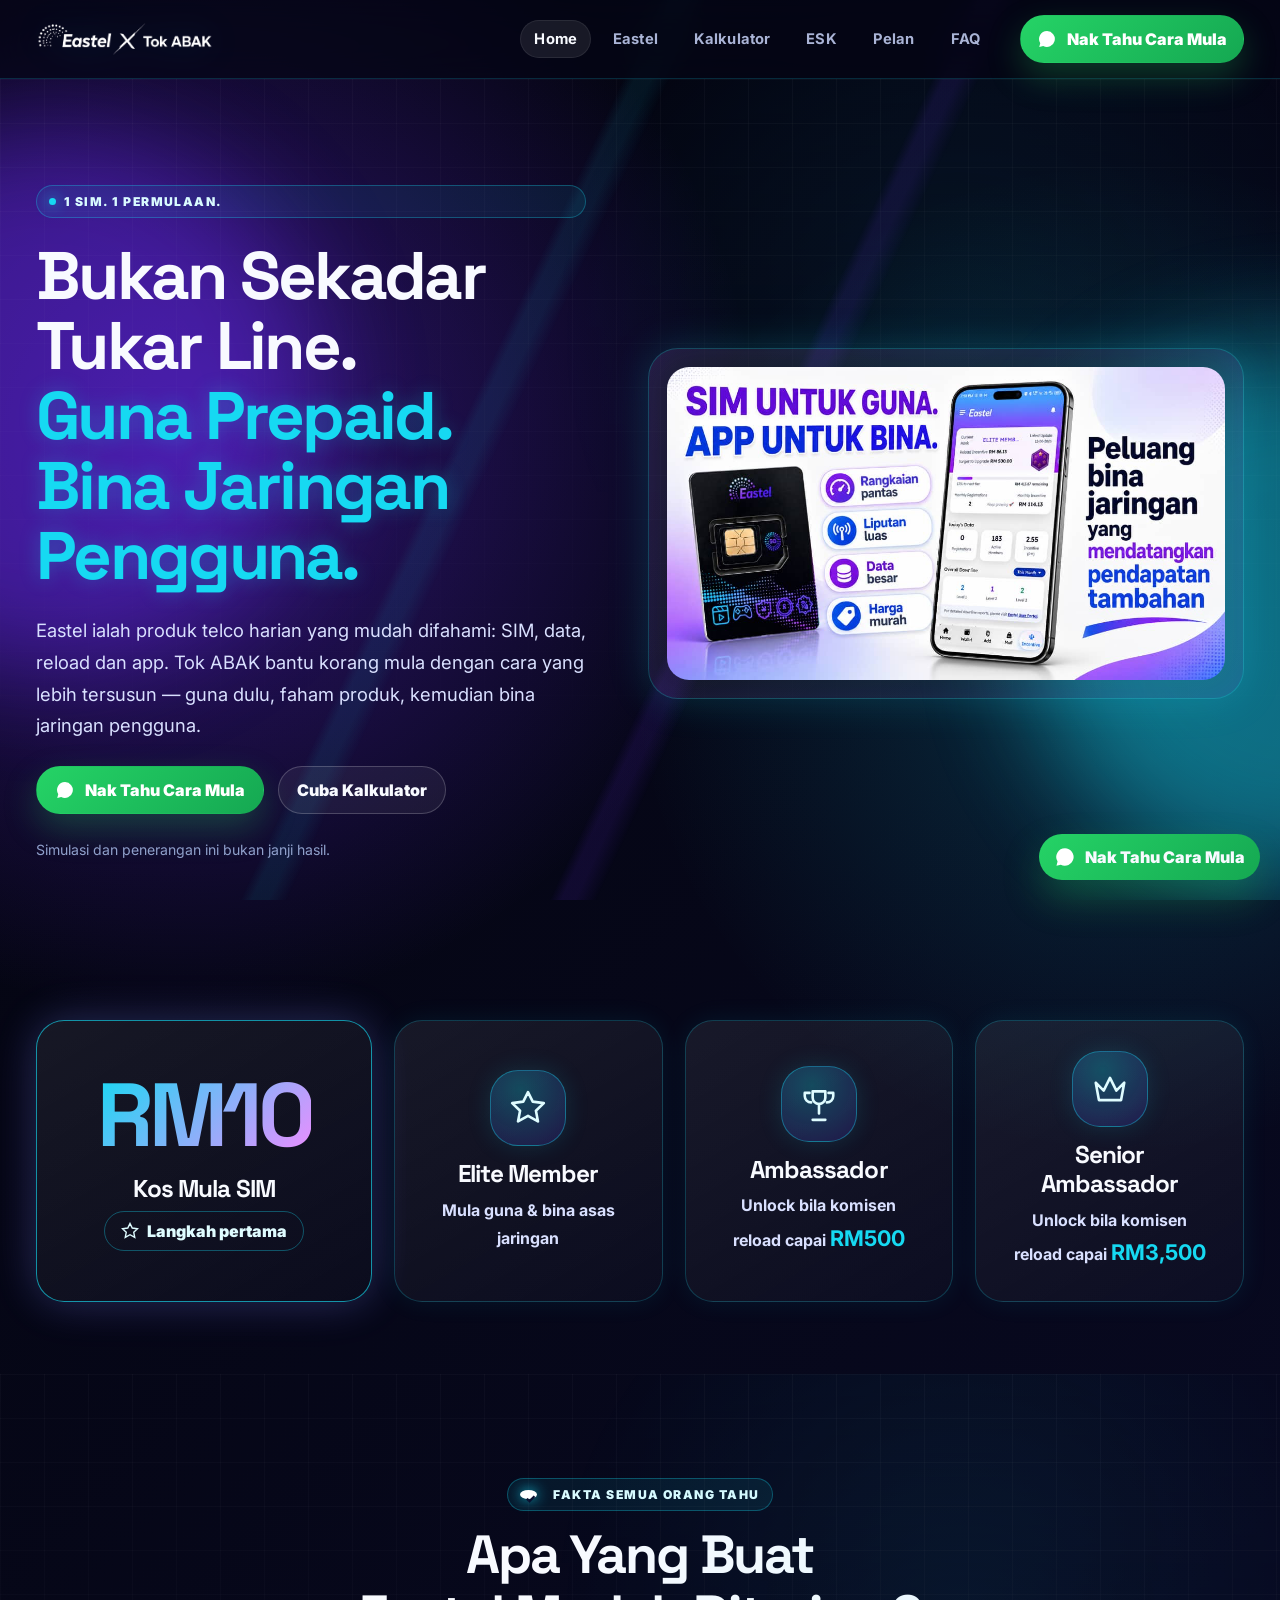
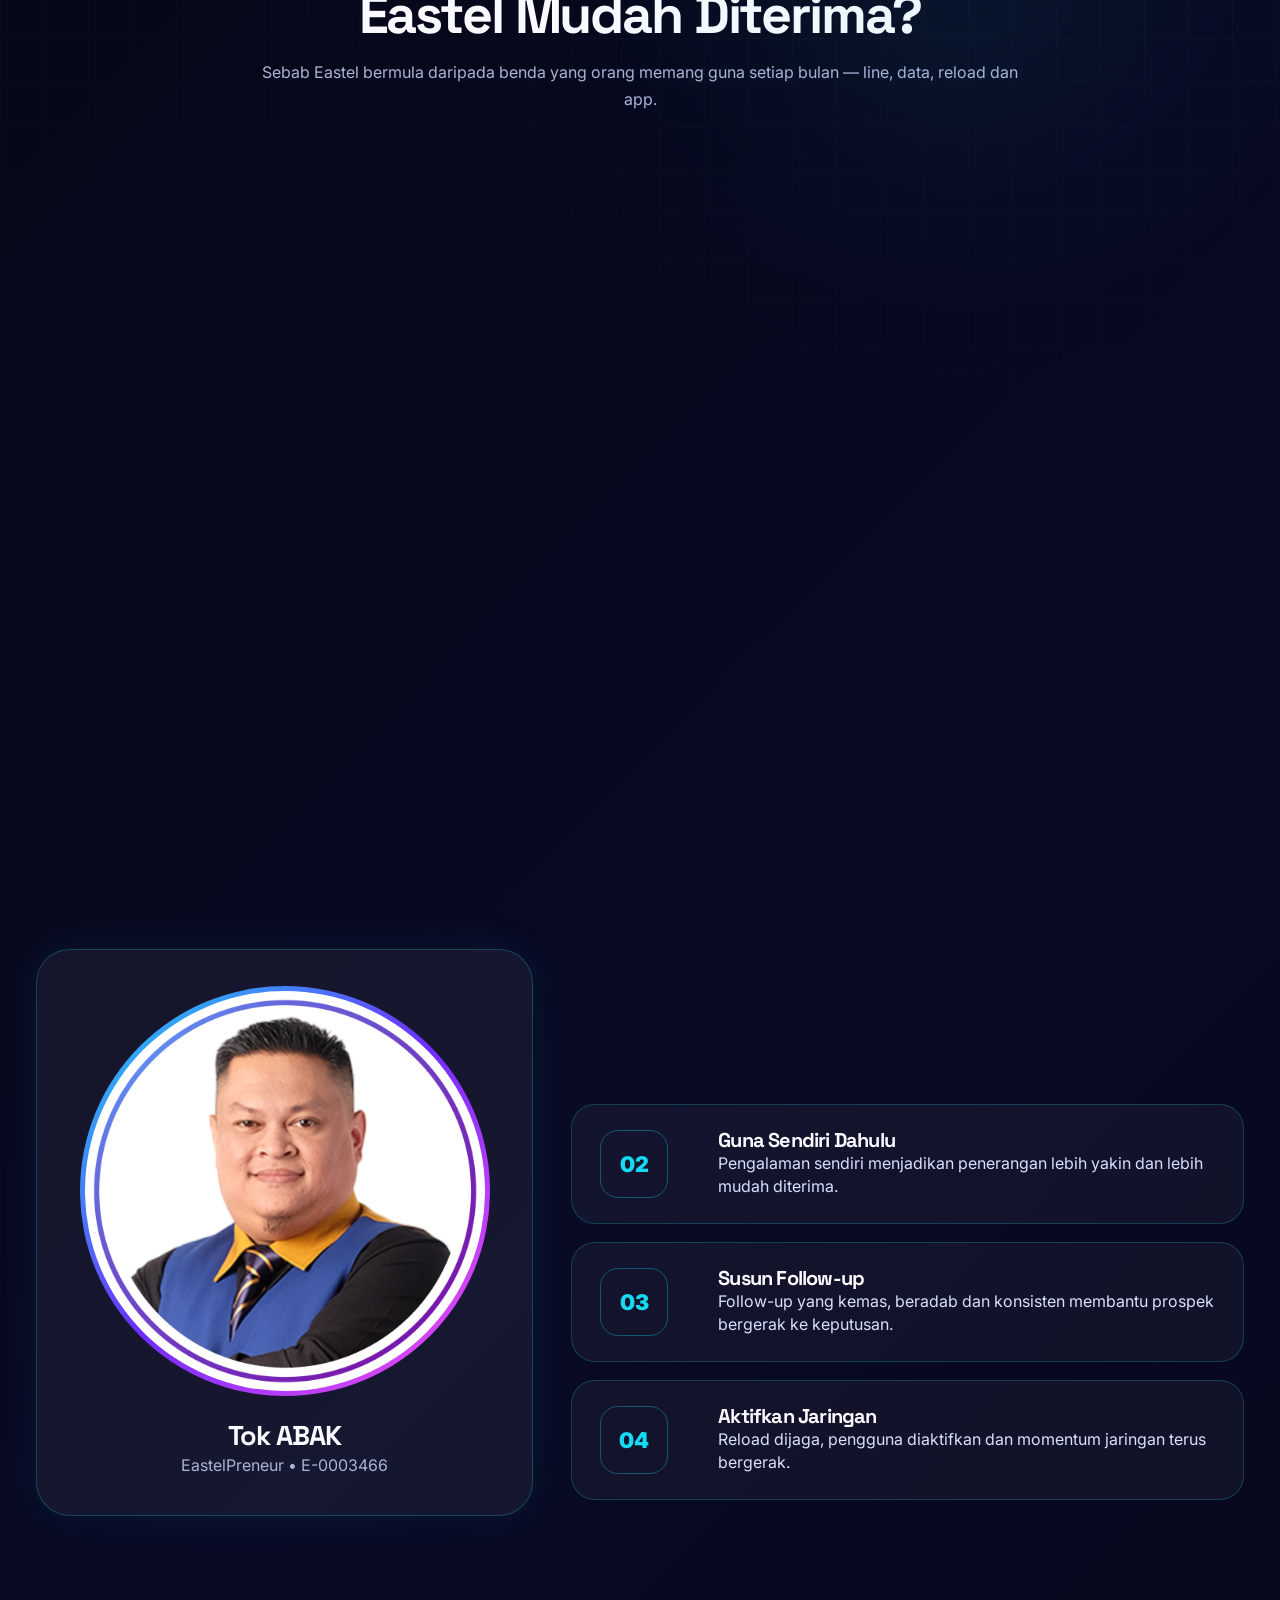
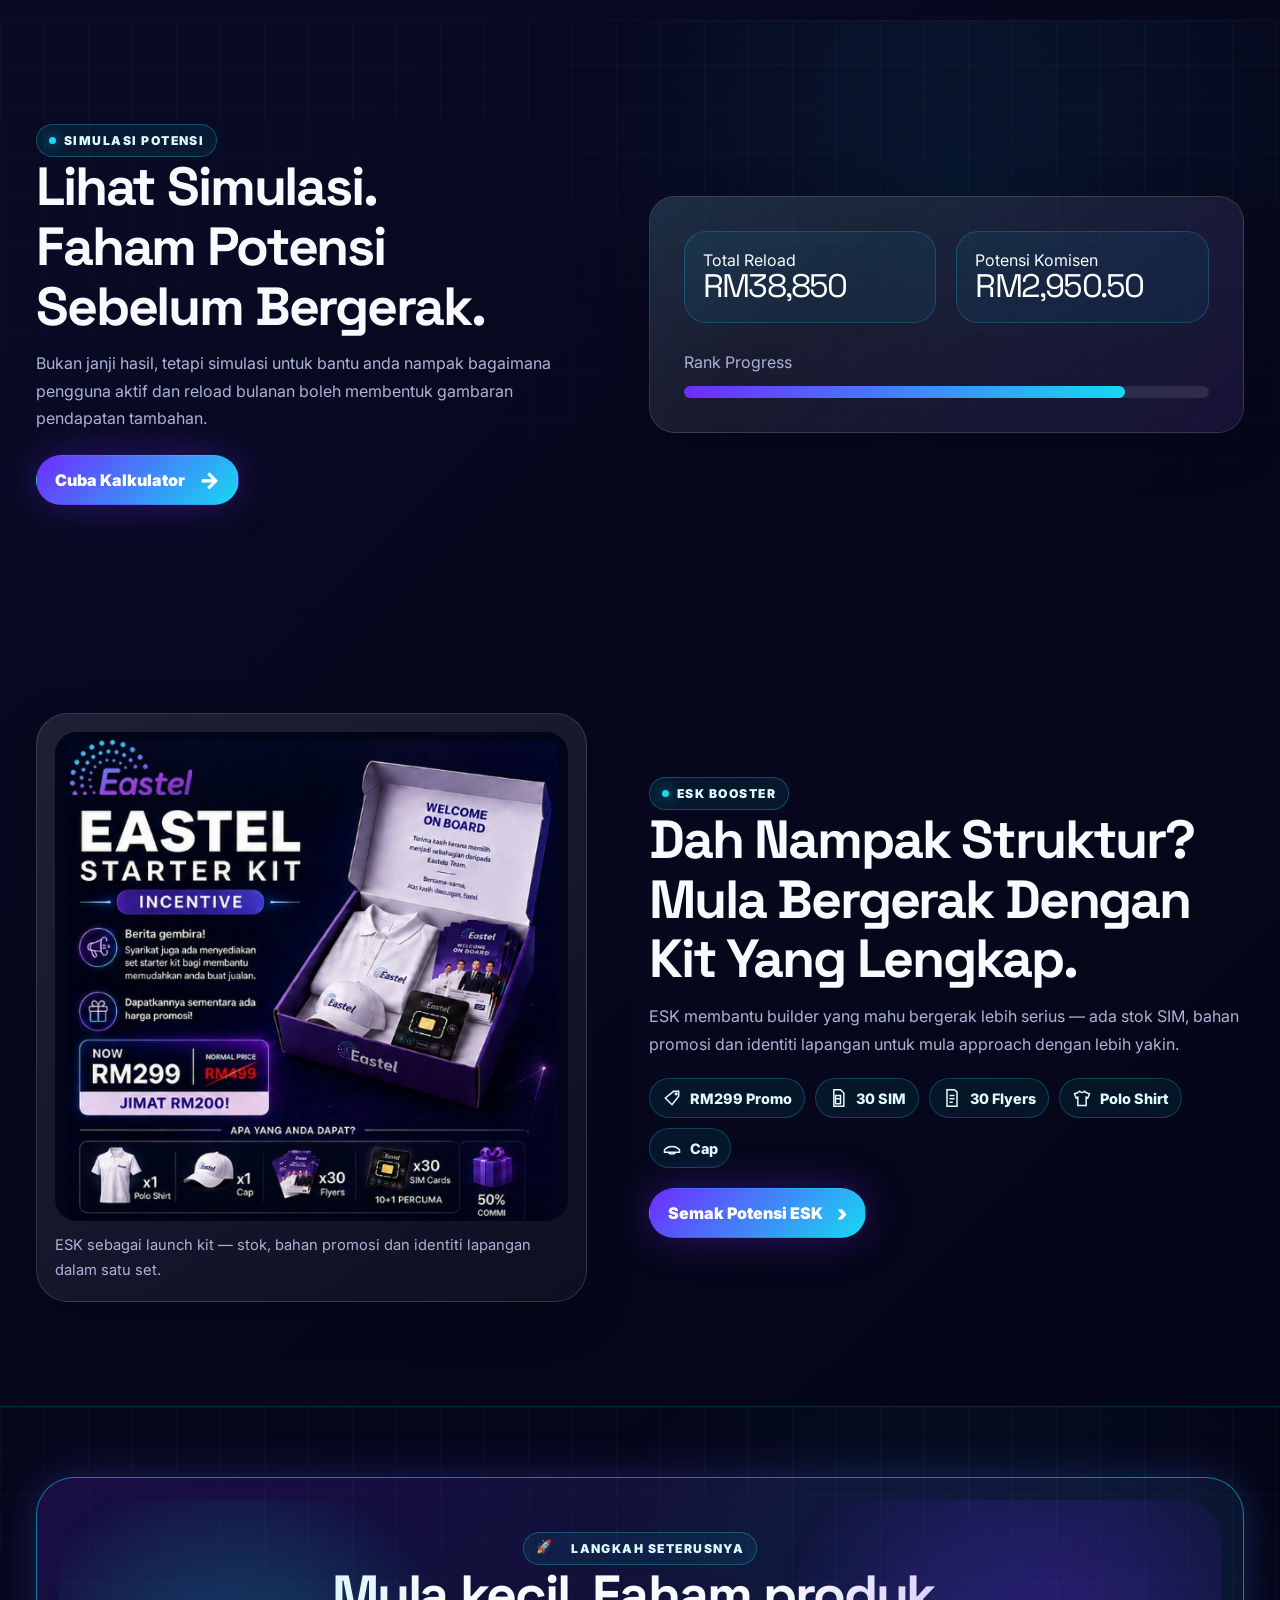
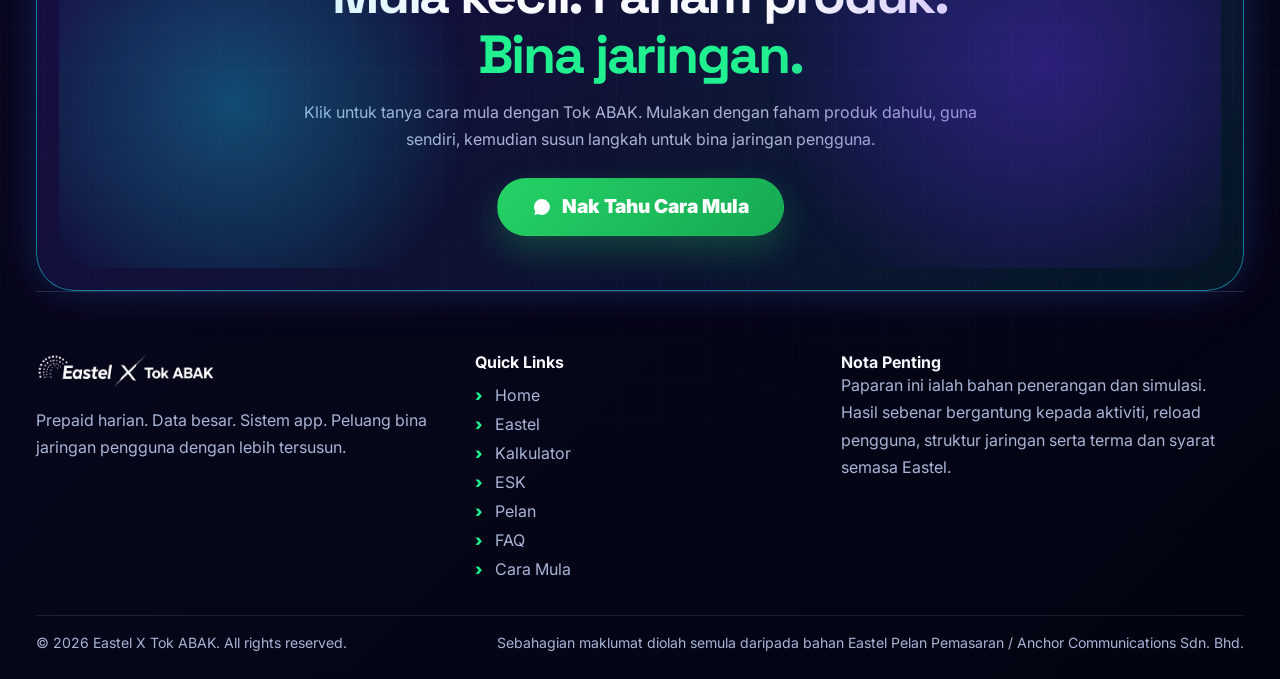
==== commit a8e82d78: "Add files via upload" ====
--- a/index.html
+++ b/index.html
@@ -4,9 +4,9 @@
   <meta charset="utf-8">
   <meta name="viewport" content="width=device-width, initial-scale=1">
   <title>Eastel X Tok ABAK | Guna Prepaid. Bina Jaringan Pengguna.</title>
-  <meta name="description" content="Laman penerangan Eastel X Tok ABAK untuk faham SIM Eastel, app, reload bulanan, ESK Booster, calculator dan Pelan Pemasaran secara ringkas dan tersusun.">
+  <meta name="description" content="Laman penerangan Eastel X Tok ABAK untuk faham SIM Eastel, app, reload bulanan, ESK Booster, kalkulator dan Pelan Pemasaran secara ringkas dan tersusun.">
   <meta property="og:title" content="Eastel X Tok ABAK | Guna Prepaid. Bina Jaringan Pengguna.">
-  <meta property="og:description" content="Laman penerangan Eastel X Tok ABAK untuk faham SIM Eastel, app, reload bulanan, ESK Booster, calculator dan Pelan Pemasaran secara ringkas dan tersusun.">
+  <meta property="og:description" content="Laman penerangan Eastel X Tok ABAK untuk faham SIM Eastel, app, reload bulanan, ESK Booster, kalkulator dan Pelan Pemasaran secara ringkas dan tersusun.">
   <meta property="og:image" content="https://jtk-eastel.github.io/TokAbak/assets/og-eastel-tok-abak.png">
   <meta property="og:type" content="website">
   <meta name="twitter:card" content="summary_large_image">
@@ -20,10 +20,10 @@
   <div class="site-bg" aria-hidden="true"><span class="orb orb-a"></span><span class="orb orb-b"></span></div>
   <header class="site-header">
   <div class="container nav-shell">
-    <a class="brand" href="./"><img src="assets/logo-eastel-x-tokabak-white.png" alt="Eastel X Tok ABAK"></a>
-    <nav class="nav-links" aria-label="Navigasi utama"><a class="nav-link active" href="./">Home</a>
+    <a class="brand" href=""><img src="assets/logo-eastel-x-tokabak-white.png" alt="Eastel X Tok ABAK"></a>
+    <nav class="nav-links" aria-label="Navigasi utama"><a class="nav-link active" href="">Home</a>
 <a class="nav-link " href="eastel/">Eastel</a>
-<a class="nav-link " href="calculator/">Calculator</a>
+<a class="nav-link " href="calculator/">Kalkulator</a>
 <a class="nav-link " href="esk/">ESK</a>
 <a class="nav-link " href="pelan-pemasaran/">Pelan</a>
 <a class="nav-link " href="faq/">FAQ</a></nav>
@@ -31,148 +31,94 @@
     <button class="menu-toggle" aria-label="Buka menu" aria-expanded="false" data-menu-toggle><span></span><span></span><span></span></button>
   </div>
   <div class="mobile-panel" data-mobile-menu>
-    <div class="mobile-panel-inner">
-      <a class="mobile-link active" href="./">Home</a>
+    <div class="mobile-panel-inner"><a class="mobile-link active" href="">Home</a>
 <a class="mobile-link " href="eastel/">Eastel</a>
-<a class="mobile-link " href="calculator/">Calculator</a>
+<a class="mobile-link " href="calculator/">Kalkulator</a>
 <a class="mobile-link " href="esk/">ESK</a>
 <a class="mobile-link " href="pelan-pemasaran/">Pelan</a>
-<a class="mobile-link " href="faq/">FAQ</a>
-      <a class="btn btn-primary full" href="https://api.whatsapp.com/send/?phone=601175947174&text=NakTahuCaraMula&type=phone_number&app_absent=0" target="_blank" rel="noopener"><img src="assets/whatsapp-logo-white.svg" alt="">Nak Tahu Cara Mula</a>
-    </div>
+<a class="mobile-link " href="faq/">FAQ</a><a class="btn btn-primary full" href="https://api.whatsapp.com/send/?phone=601175947174&text=NakTahuCaraMula&type=phone_number&app_absent=0" target="_blank" rel="noopener"><img src="assets/whatsapp-logo-white.svg" alt="">Nak Tahu Cara Mula</a></div>
   </div>
 </header>
-  <main>
-<section class="hero section-dark cyber-bg">
+
+<main>
+<section class="hero section-dark cyber-bg home-hero-updated">
   <div class="container hero-grid">
     <div class="hero-copy reveal">
-      <span class="eyebrow">Eastel X Tok ABAK</span>
+      <span class="eyebrow">1 Sim. 1 Permulaan.</span>
       <h1>Bukan Sekadar Tukar Line.<br><span class="highlight">Guna Prepaid. Bina Jaringan Pengguna.</span></h1>
       <p class="lead">Eastel ialah produk telco harian yang mudah difahami: SIM, data, reload dan app. Tok ABAK bantu korang mula dengan cara yang lebih tersusun — guna dulu, faham produk, kemudian bina jaringan pengguna.</p>
-      <div class="hero-actions">
-        <a class="btn btn-primary" href="https://api.whatsapp.com/send/?phone=601175947174&text=NakTahuCaraMula&type=phone_number&app_absent=0" target="_blank" rel="noopener"><img src="assets/whatsapp-logo-white.svg" alt="">Nak Tahu Cara Mula</a>
-        <a class="btn btn-ghost" href="calculator/">Cuba Calculator</a>
-      </div>
+      <div class="hero-actions"><a class="btn btn-primary" href="https://api.whatsapp.com/send/?phone=601175947174&text=NakTahuCaraMula&type=phone_number&app_absent=0" target="_blank" rel="noopener"><img src="assets/whatsapp-logo-white.svg" alt="">Nak Tahu Cara Mula</a><a class="btn btn-ghost" href="calculator/">Cuba Kalkulator</a></div>
       <p class="mini-disclaimer">Simulasi dan penerangan ini bukan janji hasil.</p>
     </div>
-    <div class="hero-stage reveal">
-      <div class="hero-composition">
-        <img class="hero-img" src="assets/hero-eastel-x-tok-abak.png" alt="Visual Eastel X Tok ABAK dengan app, SIM dan Tok ABAK">
-        <div class="platform" aria-hidden="true"></div>
-        <div class="hud-chip chip-1"><i></i>Bermula RM10</div>
-        <div class="hud-chip chip-2"><i></i>Data Besar</div>
-        <div class="hud-chip chip-3"><i></i>Dalam App</div>
-        <div class="hud-chip chip-4"><i></i>Bimbingan Tok ABAK</div>
-      </div>
+    <div class="hero-stage reveal"><div class="clean-visual-frame hero-clean-card"><img src="assets/home-sim-app-bina.png" alt="SIM untuk guna, app untuk bina jaringan pengguna"></div></div>
+  </div>
+</section>
+<section class="section compact rank-counter-section">
+  <div class="container rank-progression-cards">
+    <article class="rank-progress-card primary reveal"><strong>RM10</strong><h3>Kos Mula SIM</h3><span class="mini-pill"><svg viewBox="0 0 24 24"><path d="m12 2 3 6 7 .9-5 4.8 1.3 6.8L12 17l-6.3 3.5L7 13.7 2 8.9 9 8l3-6Z"/></svg> Langkah pertama</span></article>
+    <article class="rank-progress-card reveal"><span class="icon-bubble"><svg viewBox="0 0 24 24"><path d="m12 2 3 6 7 .9-5 4.8 1.3 6.8L12 17l-6.3 3.5L7 13.7 2 8.9 9 8l3-6Z"/></svg></span><h3>Elite Member</h3><p>Mula guna & bina asas jaringan</p></article>
+    <article class="rank-progress-card reveal"><span class="icon-bubble"><svg viewBox="0 0 24 24"><path d="M8 4h8v4a4 4 0 0 1-8 0V4Z"/><path d="M6 5H3v2a4 4 0 0 0 4 4M18 5h3v2a4 4 0 0 1-4 4"/><path d="M12 12v6M8 22h8"/></svg></span><h3>Ambassador</h3><p>Unlock bila komisen reload capai <b>RM500</b></p></article>
+    <article class="rank-progress-card reveal"><span class="icon-bubble"><svg viewBox="0 0 24 24"><path d="m3 8 5 5 4-8 4 8 5-5-2 11H5L3 8Z"/></svg></span><h3>Senior Ambassador</h3><p>Unlock bila komisen reload capai <b>RM3,500</b></p></article>
+  </div>
+</section>
+<section class="section section-dark icon-showcase-section">
+  <div class="container section-head center reveal"><span class="eyebrow check-eyebrow">Fakta Semua Orang Tahu</span><h2>Apa Yang Buat<br>Eastel Mudah Diterima?</h2><p>Sebab Eastel bermula daripada benda yang orang memang guna setiap bulan — line, data, reload dan app.</p></div>
+  <div class="container icon-card-grid four-card-grid">
+    <article class="icon-feature-card reveal"><span class="icon-bubble"><svg viewBox="0 0 24 24"><path d="M8 2h8a2 2 0 0 1 2 2v16a2 2 0 0 1-2 2H8a2 2 0 0 1-2-2V4a2 2 0 0 1 2-2Z"/><path d="M10 18h4"/></svg></span><span>01</span><h3>Produk Harian</h3><p>Line, data dan reload memang digunakan setiap bulan.</p></article>
+    <article class="icon-feature-card reveal"><span class="icon-bubble"><svg viewBox="0 0 24 24"><path d="M3 7h16a2 2 0 0 1 2 2v10H5a2 2 0 0 1-2-2V7Z"/><path d="M17 12h4"/><path d="M6 7V5h12v2"/></svg></span><span>02</span><h3>Mula Rendah</h3><p>Boleh mula dengan kos serendah <b>RM10</b> untuk cuba sendiri.</p></article>
+    <article class="icon-feature-card reveal"><span class="icon-bubble"><svg viewBox="0 0 24 24"><path d="M4 19V15"/><path d="M9 19V11"/><path d="M14 19V7"/><path d="M19 19V4"/></svg></span><span>03</span><h3>Nilai Senang Nampak</h3><p>Data besar, rangkaian pantas, liputan luas dan harga jimat.</p></article>
+    <article class="icon-feature-card reveal"><span class="icon-bubble"><svg viewBox="0 0 24 24"><path d="M4 4h6v6H4zM14 4h6v6h-6zM4 14h6v6H4zM14 14h6v6h-6z"/></svg></span><span>04</span><h3>Ada App</h3><p>Reload, pakej, pengguna dan perkembangan jaringan lebih tersusun.</p></article>
+  </div>
+</section>
+<section class="section mentor-v2-section">
+  <div class="container section-head center reveal"><span class="eyebrow">Bimbingan Tok ABAK</span><h2>Produk Dah Mudah Faham. Gerak Kena Tersusun.</h2><p>Bila produk mudah diterima, langkah seterusnya ialah faham produk, guna sendiri dahulu, susun follow-up dan aktifkan jaringan.</p></div>
+  <div class="container mentor-v2-grid">
+    <div class="mentor-id-card reveal"><div class="mentor-avatar-ring"><img src="assets/tok-abak.png" alt="Tok ABAK"></div><h3>Tok ABAK</h3><p>EastelPreneur • E-0003466</p></div>
+    <div class="mentor-steps">
+      <article class="step-line-card reveal"><span>01</span><div><h3>Faham Produk</h3><p>Faham apa yang dibawa: prepaid, data, reload, app dan penggunaan harian.</p></div></article>
+      <article class="step-line-card reveal"><span>02</span><div><h3>Guna Sendiri Dahulu</h3><p>Pengalaman sendiri menjadikan penerangan lebih yakin dan lebih mudah diterima.</p></div></article>
+      <article class="step-line-card reveal"><span>03</span><div><h3>Susun Follow-up</h3><p>Follow-up yang kemas, beradab dan konsisten membantu prospek bergerak ke keputusan.</p></div></article>
+      <article class="step-line-card reveal"><span>04</span><div><h3>Aktifkan Jaringan</h3><p>Reload dijaga, pengguna diaktifkan dan momentum jaringan terus bergerak.</p></div></article>
     </div>
   </div>
 </section>
-<section class="section compact">
-  <div class="container stats-hud">
-    <article class="stat-card reveal"><strong data-count="10" data-prefix="RM">RM10</strong><span>Kos Mula SIM</span></article>
-    <article class="stat-card reveal"><strong data-count="30">30</strong><span>SIM Dalam ESK</span></article>
-    <article class="stat-card reveal"><strong data-count="500" data-prefix="RM">RM500</strong><span>Target Ambassador</span></article>
-    <article class="stat-card reveal"><strong data-count="3500" data-prefix="RM">RM3,500</strong><span>Target Senior Ambassador</span></article>
+<section class="section section-dark simulation-teaser-section">
+  <div class="container split split-wide">
+    <div class="reveal"><span class="eyebrow">Simulasi Potensi</span><h2>Lihat Simulasi.<br>Faham Potensi<br>Sebelum Bergerak.</h2><p style="margin:14px 0 22px">Bukan janji hasil, tetapi simulasi untuk bantu anda nampak bagaimana pengguna aktif dan reload bulanan boleh membentuk gambaran pendapatan tambahan.</p><a class="btn btn-secondary arrow-btn" href="calculator/">Cuba Kalkulator <span>→</span></a></div>
+    <div class="dashboard-card reveal wide-stat-panel"><div class="grid two"><div class="result-tile"><span>Total Reload</span><div class="result-number">RM38,850</div></div><div class="result-tile"><span>Potensi Komisen</span><div class="result-number">RM2,950.50</div></div></div><p style="margin-top:14px">Rank Progress</p><div class="progress-bar"><span style="width:84%"></span></div></div>
   </div>
 </section>
-<section class="section section-dark">
-  <div class="container section-head center reveal">
-    <span class="eyebrow">Mudah Difahami</span>
-    <h2>Kenapa Eastel Mudah Difahami?</h2>
-    <p>Produk ini dekat dengan hidup harian. Orang faham line, data, reload dan app — jadi penerangan boleh dibuat lebih natural.</p>
-  </div>
-  <div class="container grid four">
-    <article class="neon-card reveal"><span class="card-icon">01</span><h3>Produk Harian</h3><p>Line dan data ialah benda yang orang memang guna setiap bulan.</p></article>
-    <article class="neon-card reveal"><span class="card-icon">02</span><h3>Mula Rendah</h3><p>Orang boleh mula dengan kos yang lebih rendah sebelum bina keyakinan.</p></article>
-    <article class="neon-card reveal"><span class="card-icon">03</span><h3>Ada Sistem</h3><p>App dan struktur membantu pengguna serta builder bergerak lebih tersusun.</p></article>
-    <article class="neon-card reveal"><span class="card-icon">04</span><h3>Boleh Guna Dulu</h3><p>Pengalaman sendiri lebih kuat daripada skrip.</p></article>
-  </div>
-</section>
-<section class="section">
-  <div class="container mentor-console">
-    <div class="mentor-frame reveal">
-      <img src="assets/tok-abak.png" alt="Tok ABAK sebagai mentor Eastel">
-      <div class="mentor-label">Bimbingan Tok ABAK</div>
-    </div>
-    <div class="reveal">
-      <span class="eyebrow">Mentor Console</span>
-      <h2>Bukan sekadar ajak tukar line. Tok ABAK bantu korang susun gerak.</h2>
-      <p style="margin:16px 0 22px">Fokusnya ialah faham produk, susun follow-up, jaga pengguna aktif dan bergerak ke milestone rank dengan lebih jelas.</p>
-      <div class="mission-grid">
-        <article class="glass-card mission-card reveal"><span class="mission-id">01</span><div><h3>Faham Produk</h3><p>Faham apa yang sebenarnya dijual: prepaid, data, app dan penggunaan harian.</p></div></article>
-        <article class="glass-card mission-card reveal"><span class="mission-id">02</span><div><h3>Guna Sendiri Dahulu</h3><p>Cerita jadi lebih kuat bila korang sendiri dah rasa pengalaman produk.</p></div></article>
-        <article class="glass-card mission-card reveal"><span class="mission-id">03</span><div><h3>Susun Follow-up</h3><p>Belajar follow-up yang kemas, beradab dan tidak spam.</p></div></article>
-        <article class="glass-card mission-card reveal"><span class="mission-id">04</span><div><h3>Aktifkan Jaringan</h3><p>Pastikan pengguna tidak tidur, reload dijaga dan network terus bergerak.</p></div></article>
-      </div>
-    </div>
-  </div>
-</section>
-<section class="section section-dark">
-  <div class="container split">
-    <div class="reveal">
-      <span class="eyebrow">Stats Console</span>
-      <h2>Buka dashboard. Kira struktur sebelum bergerak.</h2>
-      <p style="margin:14px 0 22px">Bukan untuk janji hasil, tapi untuk bantu korang faham apa berlaku bila pengguna aktif dan reload bulanan mula tersusun.</p>
-      <a class="btn btn-secondary" href="calculator/">Cuba Calculator</a>
-    </div>
-    <div class="dashboard-card reveal">
-      <div class="grid two">
-        <div class="result-tile"><span>Total Reload</span><div class="result-number">RM38,850</div></div>
-        <div class="result-tile"><span>Potensi Komisen</span><div class="result-number">RM2,950.50</div></div>
-      </div>
-      <p style="margin-top:14px">Rank Progress</p>
-      <div class="progress-bar"><span style="width:84%"></span></div>
-    </div>
-  </div>
-</section>
-<section class="section">
-  <div class="container split">
-    <div class="product-frame reveal"><img src="assets/esk-starter-kit.jpg" alt="Eastel Starter Kit"><p class="holo-caption">ESK sebagai launch kit — stok, bahan promosi dan identiti lapangan.</p></div>
-    <div class="reveal">
-      <span class="eyebrow">ESK Booster</span>
-      <h2>Launch kit untuk gerak kerja lapangan.</h2>
-      <p style="margin:14px 0 18px">ESK membantu builder yang mahu bergerak lebih serius: ada stok SIM, bahan promosi dan momentum awal.</p>
-      <div class="pill-list"><span>RM299 Promo</span><span>30 SIM</span><span>30 Flyers</span><span>Polo Shirt</span><span>Cap</span></div>
-      <br><a class="btn btn-ghost" href="esk/">Lihat ESK Booster</a>
-    </div>
-  </div>
-</section>
-<section class="section section-dark">
-  <div class="container cta-panel reveal">
-    <span class="eyebrow">Action</span>
-    <h2>Mula kecil. Faham produk. Bina jaringan.</h2>
-    <p>Klik untuk tanya cara mula dengan Tok ABAK. Kita mula dengan faham produk dahulu, bukan terus kejar angka.</p>
-    <a class="btn btn-primary" href="https://api.whatsapp.com/send/?phone=601175947174&text=NakTahuCaraMula&type=phone_number&app_absent=0" target="_blank" rel="noopener"><img src="assets/whatsapp-logo-white.svg" alt="">Nak Tahu Cara Mula</a>
+<section class="section home-esk-v2">
+  <div class="container split split-wide">
+    <div class="product-frame product-frame-large reveal"><img src="assets/esk-home-premium.jpeg" alt="Eastel Starter Kit premium"><p class="holo-caption">ESK sebagai launch kit — stok, bahan promosi dan identiti lapangan dalam satu set.</p></div>
+    <div class="reveal"><span class="eyebrow">ESK Booster</span><h2>Dah Nampak Struktur?<br>Mula Bergerak Dengan<br>Kit Yang Lengkap.</h2><p style="margin:14px 0 20px">ESK membantu builder yang mahu bergerak lebih serius — ada stok SIM, bahan promosi dan identiti lapangan untuk mula approach dengan lebih yakin.</p><div class="pill-list icon-pills"><span><svg viewBox="0 0 24 24"><path d="M20 10 12 20 4 12 14 4h6v6Z"/><circle cx="17" cy="7" r="1"/></svg> RM299 Promo</span><span><svg viewBox="0 0 24 24"><path d="M7 2h8l4 4v16H7V2Z"/><path d="M9 13h6v6H9z"/><path d="M9 13V9h6v4"/></svg> 30 SIM</span><span><svg viewBox="0 0 24 24"><path d="M6 2h9l3 3v17H6z"/><path d="M9 9h6M9 13h6M9 17h4"/></svg> 30 Flyers</span><span><svg viewBox="0 0 24 24"><path d="M9 4 6 6 3 7l2 5 2-1v10h10V11l2 1 2-5-3-1-3-2a4 4 0 0 1-6 0Z"/></svg> Polo Shirt</span><span><svg viewBox="0 0 24 24"><path d="M3 14c5-5 13-5 18 0v3H3v-3Z"/><path d="M7 17c2 3 8 3 10 0"/></svg> Cap</span></div><br><a class="btn btn-secondary arrow-btn" href="esk/">Semak Potensi ESK <span>›</span></a></div>
   </div>
 </section>
 </main>
-  <footer class="site-footer section-dark">
+<footer class="site-footer section-dark upgraded-footer home-footer">
+  <div class="container cta-panel footer-cta-panel reveal">
+    <span class="eyebrow rocket-eyebrow">Langkah Seterusnya</span>
+    <h2>Mula kecil. Faham produk.<br><span class="green-text">Bina jaringan.</span></h2>
+    <p>Klik untuk tanya cara mula dengan Tok ABAK. Mulakan dengan faham produk dahulu, guna sendiri, kemudian susun langkah untuk bina jaringan pengguna.</p>
+    <a class="btn btn-primary footer-cta-btn" href="https://api.whatsapp.com/send/?phone=601175947174&text=NakTahuCaraMula&type=phone_number&app_absent=0" target="_blank" rel="noopener"><img src="assets/whatsapp-logo-white.svg" alt="">Nak Tahu Cara Mula</a>
+  </div>
   <div class="container footer-grid">
     <div class="footer-brand">
       <img src="assets/logo-eastel-x-tokabak-white.png" alt="Eastel X Tok ABAK">
       <p>Prepaid harian. Data besar. Sistem app. Peluang bina jaringan pengguna dengan lebih tersusun.</p>
     </div>
-    <div class="footer-links">
+    <div class="footer-links arrow-links">
       <strong>Quick Links</strong>
-      <div><a href="./">Home</a>
-<a href="eastel/">Eastel</a>
-<a href="calculator/">Calculator</a>
-<a href="esk/">ESK</a>
-<a href="pelan-pemasaran/">Pelan</a>
-<a href="faq/">FAQ</a>
-<a href="https://api.whatsapp.com/send/?phone=601175947174&text=NakTahuCaraMula&type=phone_number&app_absent=0" target="_blank" rel="noopener">Nak Tahu Cara Mula</a></div>
+      <div><a href="">Home</a><a href="eastel/">Eastel</a><a href="calculator/">Kalkulator</a><a href="esk/">ESK</a><a href="pelan-pemasaran/">Pelan</a><a href="faq/">FAQ</a><a href="https://api.whatsapp.com/send/?phone=601175947174&text=NakTahuCaraMula&type=phone_number&app_absent=0" target="_blank" rel="noopener">Cara Mula</a></div>
     </div>
     <div class="footer-note">
       <strong>Nota Penting</strong>
       <p>Paparan ini ialah bahan penerangan dan simulasi. Hasil sebenar bergantung kepada aktiviti, reload pengguna, struktur jaringan serta terma dan syarat semasa Eastel.</p>
     </div>
   </div>
-  <div class="container footer-bottom">
-    <span>© 2026 Eastel X Tok ABAK. All rights reserved.</span>
-    <span>Sebahagian maklumat diolah semula daripada bahan Eastel Pelan Pemasaran / Anchor Communications Sdn. Bhd.</span>
-  </div>
+  <div class="container footer-bottom"><span>© 2026 Eastel X Tok ABAK. All rights reserved.</span><span>Sebahagian maklumat diolah semula daripada bahan Eastel Pelan Pemasaran / Anchor Communications Sdn. Bhd.</span></div>
 </footer>
 <a class="floating-wa" href="https://api.whatsapp.com/send/?phone=601175947174&text=NakTahuCaraMula&type=phone_number&app_absent=0" target="_blank" rel="noopener" aria-label="Nak Tahu Cara Mula"><img src="assets/whatsapp-logo-white.svg" alt=""><span>Nak Tahu Cara Mula</span></a>
-  <script src="script.js"></script>
+<script src="script.js"></script>
 </body>
-</html>
+</html>
--- a/style.css
+++ b/style.css
@@ -509,70 +509,70 @@
   .data-table{min-width:480px;}
 }
 
-/* === V7 MOBILE-ONLY BONUS PENDAFTARAN ALIGNMENT FIX ===
+/* === V7 MOBILE-ONLY INSENTIF PENDAFTARAN ALIGNMENT FIX ===
    Scope: mobile/tablet-small only. Desktop layout remains untouched. */
 @media (max-width: 900px){
-  #bonus .section-head{
+  #insentif .section-head{
     text-align:left;
   }
-  #bonus .table-wrap.container{
+  #insentif .table-wrap.container{
     width:min(100% - 30px,var(--container));
     margin-left:auto;
     margin-right:auto;
     padding:0;
     overflow:visible;
   }
-  #bonus .data-table{
+  #insentif .data-table{
     width:100%;
     min-width:0;
     table-layout:fixed;
   }
-  #bonus .data-table th,
-  #bonus .data-table td{
+  #insentif .data-table th,
+  #insentif .data-table td{
     white-space:normal;
     text-align:center;
     padding:15px 10px;
     font-size:.94rem;
     line-height:1.25;
   }
-  #bonus .data-table th:first-child,
-  #bonus .data-table td:first-child{
+  #insentif .data-table th:first-child,
+  #insentif .data-table td:first-child{
     text-align:left;
     width:34%;
     padding-left:18px;
   }
-  #bonus .data-table th:nth-child(2),
-  #bonus .data-table td:nth-child(2),
-  #bonus .data-table th:nth-child(3),
-  #bonus .data-table td:nth-child(3){
+  #insentif .data-table th:nth-child(2),
+  #insentif .data-table td:nth-child(2),
+  #insentif .data-table th:nth-child(3),
+  #insentif .data-table td:nth-child(3){
     width:33%;
   }
 }
 
 @media (max-width: 520px){
-  #bonus .table-wrap.container{
+  #insentif .table-wrap.container{
     width:min(100% - 24px,var(--container));
     border-radius:22px;
   }
-  #bonus .data-table th,
-  #bonus .data-table td{
+  #insentif .data-table th,
+  #insentif .data-table td{
     padding:14px 8px;
     font-size:.88rem;
   }
-  #bonus .data-table th:first-child,
-  #bonus .data-table td:first-child{
+  #insentif .data-table th:first-child,
+  #insentif .data-table td:first-child{
     padding-left:14px;
   }
-  #bonus .data-table th:nth-child(2){font-size:.82rem;}
+  #insentif .data-table th:nth-child(2){font-size:.82rem;}
 }
 
 @media (max-width: 380px){
-  #bonus .table-wrap.container{width:min(100% - 20px,var(--container));}
-  #bonus .data-table{min-width:0!important;}
-  #bonus .data-table th,
-  #bonus .data-table td{font-size:.82rem;padding:12px 6px;}
-  #bonus .data-table th:first-child,
-  #bonus .data-table td:first-child{padding-left:12px;}
+  #insentif .table-wrap.container{width:min(100% - 20px,var(--container));}
+  #insentif .data-table{min-width:0!important;}
+  #insentif .data-table th,
+  #insentif .data-table td{font-size:.82rem;padding:12px 6px;}
+  #insentif .data-table th:first-child,
+  #insentif .data-table td:first-child{padding-left:12px;}
 }
 
 
@@ -662,3 +662,348 @@
   .milestone-head{align-items:flex-start;flex-direction:column;gap:4px;}
   .breakdown-row{grid-template-columns:1fr auto;}
 }
+
+/* =========================================================
+   V9 CALCULATOR GUIDED UX PATCH
+   Scope: calculator page only. Rank names preserved exactly.
+   ========================================================= */
+.calculator-story-hero .lead{max-width:760px;}
+.rank-story-card .preview-ranks{display:flex;align-items:center;gap:10px;flex-wrap:wrap;}
+.rank-story-card .preview-rank{white-space:normal;text-align:center;line-height:1.25;padding:10px 12px;}
+.calculator-guided-section{padding-top:74px;}
+.guided-calculator-intro{margin-bottom:26px;max-width:900px;}
+.guided-calculator-intro h2{max-width:760px;}
+.guided-calculator-intro p{max-width:760px;color:var(--muted);}
+.guided-unlock-dashboard{grid-template-columns:minmax(280px,330px) minmax(0,1fr) minmax(350px,410px);}
+.guided-setup h2,.guided-journey h2{font-size:clamp(1.65rem,2.4vw,2.45rem);}
+.guided-mode-tabs{display:grid;grid-template-columns:1fr 1fr;gap:10px;margin-bottom:18px;}
+.guided-mode-tabs button{white-space:normal;line-height:1.25;min-height:48px;}
+.friendly-help-card{align-items:flex-start;}
+.friendly-help-card .help-icon{width:34px;height:34px;display:grid;place-items:center;border-radius:999px;background:rgba(22,217,242,.12);border:1px solid rgba(22,217,242,.28);color:var(--cyan);font-weight:900;flex:0 0 auto;}
+.guided-result{position:sticky;top:98px;}
+.guided-result .rank-status{margin-bottom:15px;}
+.guided-result .primary-result{background:linear-gradient(135deg,rgba(22,217,242,.12),rgba(111,44,255,.11));}
+.guided-result .result-number{font-size:clamp(2rem,3.5vw,3.35rem);letter-spacing:-.045em;}
+.guided-result .result-number.small{font-size:clamp(1.5rem,2.3vw,2.1rem);}
+.guided-result .result-mini-grid{display:grid;grid-template-columns:1fr 1fr;gap:10px;}
+.guided-result .compact{margin-bottom:0;}
+.guided-journey p{max-width:720px;}
+.guided-rank-panel{padding:18px;}
+.guided-rank-panel .rank-unlock-head h3{font-size:clamp(1.15rem,1.8vw,1.42rem);}
+.guided-rank-panel .rank-unlock-head p{color:var(--muted);}
+.guided-rank-panel .rank-locked-message{font-size:1rem;line-height:1.55;border-radius:18px;background:rgba(255,255,255,.055);border:1px dashed rgba(255,255,255,.16);padding:14px 15px;color:var(--muted-strong);}
+.guided-rank-panel.is-locked .rank-locked-message{display:block;}
+.guided-rank-panel.is-unlocked .rank-locked-message{display:none;}
+.guided-level-grid{grid-template-columns:repeat(3,minmax(0,1fr));gap:12px;margin-top:16px;}
+.guided-level-card{display:grid;gap:9px;min-width:0;}
+.guided-level-card .level-card-head{display:flex;align-items:center;justify-content:space-between;gap:8px;margin:0;}
+.guided-level-card em{font-style:normal;color:var(--muted);font-size:.82rem;line-height:1.25;min-height:2.2em;}
+.guided-level-card input{font-size:1.05rem;font-weight:800;}
+.guided-rank-panel.is-locked{opacity:.82;}
+.guided-rank-panel.is-locked .state-icon svg path,.guided-rank-panel.is-locked .state-icon svg rect{stroke:currentColor;fill:none;stroke-width:1.8;stroke-linecap:round;stroke-linejoin:round;}
+.guided-rank-panel.is-unlocked .state-icon svg path,.guided-rank-panel.is-unlocked .state-icon svg rect,.rank-status-icon svg path,.rank-status-icon svg rect{stroke:currentColor;fill:none;stroke-width:1.8;stroke-linecap:round;stroke-linejoin:round;}
+.unlock-badge{white-space:nowrap;}
+.row-locked b{color:var(--muted);}
+.row-unlocked b{color:#dffcff;}
+
+@media(max-width:1180px){
+  .guided-unlock-dashboard{grid-template-columns:minmax(260px,320px) minmax(0,1fr);grid-template-areas:"setup result" "journey journey";}
+  .guided-setup{grid-area:setup;}
+  .guided-result{grid-area:result;}
+  .guided-journey{grid-area:journey;}
+  .guided-level-grid{grid-template-columns:repeat(2,minmax(0,1fr));}
+}
+
+@media(max-width:760px){
+  .calculator-story-hero{padding:64px 0 38px!important;}
+  .calculator-story-hero .hero-grid{gap:22px;}
+  .calculator-story-hero h1{font-size:clamp(2.28rem,10vw,3.6rem);line-height:1.02;}
+  .rank-story-card{padding:16px;}
+  .rank-story-card .preview-ranks{gap:7px;}
+  .rank-story-card .preview-arrow{display:none;}
+  .rank-story-card .preview-rank{flex:1 1 100%;font-size:.86rem;padding:9px 10px;}
+  .calculator-guided-section{padding-top:48px;}
+  .guided-calculator-intro{margin-bottom:18px;}
+  .guided-calculator-intro h2{font-size:clamp(1.85rem,8vw,2.6rem);}
+  .guided-unlock-dashboard{grid-template-columns:1fr!important;grid-template-areas:"result" "setup" "journey"!important;gap:15px;}
+  .guided-result{position:relative!important;top:auto!important;order:1;}
+  .guided-setup{order:2;}
+  .guided-journey{order:3;}
+  .guided-mode-tabs{grid-template-columns:1fr;}
+  .guided-result .result-number{font-size:clamp(2.05rem,10vw,2.8rem);white-space:normal;word-break:keep-all;}
+  .guided-result .result-number.small{font-size:clamp(1.5rem,7vw,2.05rem);}
+  .guided-result .result-mini-grid{grid-template-columns:1fr;}
+  .milestone-head{align-items:flex-start;flex-direction:column;gap:4px;}
+  .rank-unlock-head{grid-template-columns:auto minmax(0,1fr)!important;align-items:start;}
+  .rank-unlock-head .unlock-badge{grid-column:1 / -1;justify-self:start;margin-left:50px;}
+  .guided-level-grid{grid-template-columns:1fr!important;}
+  .guided-level-card em{min-height:auto;}
+  .guided-rank-panel .rank-locked-message{font-size:.94rem;padding:13px;}
+}
+
+@media(max-width:420px){
+  .calculator-story-hero h1{font-size:clamp(2rem,11vw,3rem);}
+  .guided-calculator-intro h2{font-size:clamp(1.65rem,9vw,2.35rem);}
+  .guided-result .result-number{font-size:clamp(1.86rem,9.5vw,2.45rem);}
+  .guided-result .result-tile{padding:15px;border-radius:18px;}
+  .guided-rank-panel{padding:14px;border-radius:20px;}
+  .state-icon,.rank-status-icon{width:36px;height:36px;}
+}
+
+
+/* V10 Calculator Simulation Focus: calculator page removes CTA clutter; compact unlock cards */
+.calculator-page .nav-cta{display:none!important;}
+.guided-result .btn.full{display:none!important;}
+.guided-journey .rank-unlock-stack{gap:12px;}
+.guided-rank-panel.is-locked{padding:14px 15px;min-height:auto;}
+.guided-rank-panel.is-locked .rank-unlock-head{align-items:center;}
+.guided-rank-panel.is-locked .rank-unlock-head p{font-size:.86rem;line-height:1.35;margin-top:2px;color:var(--muted);}
+.guided-rank-panel.is-locked .rank-locked-message{margin-top:10px;padding:11px 13px;border-radius:16px;font-size:.88rem;line-height:1.38;background:rgba(255,255,255,.045);}
+.guided-rank-panel.is-unlocked .guided-level-grid{animation:rankOpen .38s ease both;}
+@keyframes rankOpen{from{opacity:0;transform:translateY(10px);}to{opacity:1;transform:none;}}
+@media(max-width:720px){
+  .calculator-story-hero .lead{font-size:1rem;line-height:1.58;}
+  .guided-calculator-intro p{font-size:.98rem;line-height:1.55;}
+  .guided-rank-panel.is-locked{padding:13px;border-radius:18px;}
+  .guided-rank-panel.is-locked .rank-locked-message{font-size:.86rem;}
+  .guided-rank-panel.is-locked .state-icon{width:38px;height:38px;}
+  .guided-rank-panel.is-locked .unlock-badge{font-size:.68rem;padding:6px 9px;}
+}
+
+/* V11 Calculator Intro Center Alignment
+   Scope: calculator page only. Keeps all previous layout and desktop design intact. */
+.calculator-page .guided-calculator-intro{
+  text-align:center;
+  margin-left:auto;
+  margin-right:auto;
+  display:grid;
+  justify-items:center;
+}
+.calculator-page .guided-calculator-intro h2,
+.calculator-page .guided-calculator-intro p{
+  margin-left:auto;
+  margin-right:auto;
+}
+.calculator-page .guided-calculator-intro .eyebrow{
+  justify-content:center;
+}
+@media (min-width: 721px){
+  .calculator-page .guided-calculator-intro{
+    max-width:920px;
+  }
+  .calculator-page .guided-calculator-intro h2{
+    max-width:850px;
+  }
+  .calculator-page .guided-calculator-intro p{
+    max-width:760px;
+  }
+}
+@media (max-width: 720px){
+  .calculator-page .guided-calculator-intro{
+    text-align:center;
+    justify-items:center;
+  }
+}
+
+
+/* =========================================================
+   V12 CONTENT REVAMP + RESPONSIVE OPTIMIZATION
+   Scope: final content sections, visual hierarchy, all screen sizes
+   ========================================================= */
+.green-text{color:#20f090!important}.highlight .green-text{color:#20f090}.section-head.center h2 br{display:block}.clean-visual-frame{border:1px solid rgba(22,217,242,.25);border-radius:30px;background:linear-gradient(145deg,rgba(255,255,255,.08),rgba(255,255,255,.035));box-shadow:0 0 42px rgba(22,217,242,.18), inset 0 0 40px rgba(111,44,255,.12);padding:18px}.clean-visual-frame img,.product-frame-large img{width:100%;display:block;border-radius:22px}.hero-clean-card{max-width:720px;margin-inline:auto}.rank-progression-cards{display:grid;grid-template-columns:1.25fr 1fr 1fr 1fr;gap:22px}.rank-progress-card{border:1px solid rgba(22,217,242,.22);border-radius:28px;background:linear-gradient(150deg,rgba(255,255,255,.075),rgba(255,255,255,.025));padding:30px;min-height:230px;display:flex;flex-direction:column;justify-content:center;align-items:center;text-align:center;box-shadow:0 0 26px rgba(22,217,242,.08)}.rank-progress-card.primary{border-color:rgba(22,217,242,.65);box-shadow:0 0 42px rgba(22,217,242,.18),0 0 50px rgba(255,0,255,.14)}.rank-progress-card strong{font-family:"Space Grotesk";font-size:clamp(3.5rem,7vw,6.4rem);line-height:1;background:linear-gradient(135deg,var(--cyan),#f08cff);-webkit-background-clip:text;background-clip:text;color:transparent;letter-spacing:-.06em}.rank-progress-card h3{font-size:clamp(1.25rem,1.9vw,2rem);margin:14px 0 8px}.rank-progress-card p{color:var(--muted-strong);font-weight:700}.rank-progress-card b{color:var(--cyan);font-size:1.35em}.mini-pill{display:inline-flex;align-items:center;gap:8px;border:1px solid rgba(22,217,242,.34);padding:9px 16px;border-radius:999px;color:#dffcff;font-weight:900}.mini-pill svg{width:18px;height:18px;fill:none;stroke:currentColor;stroke-width:1.9}.icon-bubble{width:76px;height:76px;border-radius:28px;display:grid;place-items:center;background:radial-gradient(circle at 40% 25%,rgba(22,217,242,.28),rgba(111,44,255,.16));border:1px solid rgba(22,217,242,.38);box-shadow:0 0 24px rgba(22,217,242,.13);color:#dffcff;flex:0 0 auto}.icon-bubble svg{width:38px;height:38px;fill:none;stroke:currentColor;stroke-width:1.65;stroke-linecap:round;stroke-linejoin:round}.check-eyebrow:before{content:'✓';margin-right:8px;background:#fff;color:#0a1030;border-radius:50%;padding:1px 5px}.icon-card-grid{display:grid;gap:24px}.four-card-grid{grid-template-columns:repeat(4,1fr)}.six-card-grid{grid-template-columns:repeat(3,1fr)}.icon-feature-card,.compact-icon-card,.big-content-card,.price-card{border:1px solid rgba(22,217,242,.27);background:linear-gradient(145deg,rgba(15,22,58,.82),rgba(11,13,38,.78));border-radius:28px;padding:30px;box-shadow:0 0 30px rgba(22,217,242,.08)}.icon-feature-card{text-align:center;min-height:300px;display:flex;flex-direction:column;align-items:center;justify-content:center}.icon-feature-card>span:not(.icon-bubble){font-size:2rem;color:var(--cyan);font-weight:900;margin:18px 0 8px}.icon-feature-card h3{font-size:1.28rem}.icon-feature-card p{margin-top:14px;color:var(--muted-strong)}.compact-icon-card{display:flex;align-items:center;gap:22px;min-height:145px}.compact-icon-card h3{color:#fff}.compact-icon-card:nth-child(2n) h3,.compact-icon-card:nth-child(5n) h3{color:#20f090}.compact-icon-card p{color:var(--muted-strong);line-height:1.45}.mentor-v2-section .section-head{max-width:1040px}.mentor-v2-grid{display:grid;grid-template-columns:minmax(340px,.85fr) 1.15fr;gap:38px;align-items:center}.mentor-id-card{border:1px solid rgba(22,217,242,.24);border-radius:34px;background:rgba(255,255,255,.055);padding:36px 26px;text-align:center;box-shadow:0 0 40px rgba(22,217,242,.08)}.mentor-avatar-ring{width:min(100%,410px);aspect-ratio:1;border-radius:50%;margin:auto;background:linear-gradient(135deg,var(--cyan),var(--purple),#ff4ff0);padding:5px;display:grid;place-items:center}.mentor-avatar-ring img{width:100%;height:100%;object-fit:cover;border-radius:50%;background:white}.mentor-id-card h3{font-size:1.7rem;margin-top:24px}.mentor-id-card p{color:var(--muted)}.mentor-steps{display:grid;gap:18px}.step-line-card{display:grid;grid-template-columns:96px 1fr;gap:22px;align-items:center;border:1px solid rgba(22,217,242,.22);border-radius:24px;padding:24px 28px;background:rgba(255,255,255,.045)}.step-line-card span{width:68px;height:68px;display:grid;place-items:center;border-radius:18px;border:1px solid rgba(22,217,242,.34);color:var(--cyan);font-weight:900;font-size:1.35rem}.step-line-card h3{font-size:1.25rem}.step-line-card p{color:var(--muted-strong);line-height:1.45}.split-wide{grid-template-columns:1fr 1.08fr;gap:64px}.wide-stat-panel{padding:34px;align-self:center}.arrow-btn{gap:14px}.arrow-btn span{font-size:1.4em;line-height:1}.product-frame-large{padding:18px;border-radius:32px}.icon-pills span{display:inline-flex;align-items:center;gap:8px}.icon-pills svg{width:20px;height:20px;fill:none;stroke:currentColor;stroke-width:1.8}.footer-cta-panel{position:relative;overflow:hidden;border-color:rgba(22,217,242,.55);box-shadow:0 0 50px rgba(111,44,255,.16),0 0 36px rgba(22,217,242,.1)}.footer-cta-panel:before,.footer-cta-panel:after{content:'';position:absolute;inset:22px;border-radius:inherit;background:radial-gradient(circle at 15% 55%,rgba(22,217,242,.16),transparent 24%),radial-gradient(circle at 85% 45%,rgba(111,44,255,.19),transparent 28%);pointer-events:none}.rocket-eyebrow:before{content:'🚀';margin-right:8px}.footer-cta-btn{font-size:1.2rem;padding:18px 34px}.arrow-links a:before{content:'›';color:#20f090;margin-right:12px;font-weight:900}.upgraded-footer .footer-grid{border-top:1px solid rgba(255,255,255,.12);padding-top:60px}.sim-product-stage{border:1px solid rgba(22,217,242,.28);border-radius:34px;padding:28px;background:linear-gradient(135deg,rgba(111,44,255,.10),rgba(22,217,242,.08));box-shadow:0 0 55px rgba(22,217,242,.16);position:relative;overflow:hidden}.sim-product-stage:before{content:'';position:absolute;inset:0;background:radial-gradient(ellipse at 50% 92%,rgba(138,55,255,.55),transparent 30%),linear-gradient(120deg,transparent 20%,rgba(22,217,242,.16),transparent 60%);opacity:.7}.sim-podium{position:relative;display:grid;place-items:center;min-height:390px}.sim-podium:after{content:'';position:absolute;bottom:18px;width:72%;height:38px;border-radius:50%;background:radial-gradient(ellipse,rgba(22,217,242,.9),rgba(111,44,255,.42),transparent 72%);filter:blur(1px)}.sim-podium img{position:relative;z-index:2;max-width:74%;border-radius:20px;box-shadow:0 28px 70px rgba(0,0,0,.34);transform:rotate(-2deg)}.app-experience-v2 h2{font-size:clamp(3rem,5.5vw,5.6rem)}.price-card-row{display:grid;grid-template-columns:repeat(2,minmax(0,1fr));gap:18px;margin-top:26px}.price-card strong{font-family:"Space Grotesk";font-size:clamp(2.2rem,4vw,3.35rem);color:#fff}.old-price strong{position:relative;display:inline-block}.old-price strong:after{content:'';position:absolute;left:-5%;right:-5%;top:52%;height:4px;background:#ff395c;transform:rotate(-9deg);border-radius:99px}.big-content-cards{display:grid;grid-template-columns:repeat(4,1fr);gap:26px}.big-content-card{min-height:310px;padding:36px;display:flex;flex-direction:column;justify-content:center}.big-content-card span{width:62px;height:62px;border-radius:18px;border:1px solid rgba(22,217,242,.36);display:grid;place-items:center;color:var(--cyan);font-size:1.5rem;font-weight:900;background:rgba(22,217,242,.1);box-shadow:0 0 20px rgba(22,217,242,.1);margin-bottom:22px}.big-content-card h3{font-size:1.5rem;margin-bottom:14px}.big-content-card p{font-size:1.08rem;color:var(--muted-strong);line-height:1.55}.cert-hero-section .section-head{max-width:980px}.certificate-showcase{display:grid;grid-template-columns:1.2fr .8fr;gap:24px}.certificate-card{border:1px solid rgba(22,217,242,.24);background:rgba(255,255,255,.055);border-radius:28px;padding:18px;display:grid;grid-template-columns:170px 1fr;gap:18px;align-items:center;min-height:250px}.certificate-card.large{grid-row:span 2;grid-template-columns:1fr;min-height:auto}.certificate-card img{width:100%;height:100%;max-height:560px;object-fit:contain;border-radius:18px;background:#fff}.certificate-card.large img{height:520px}.cert-badge{display:inline-flex;padding:7px 12px;border:1px solid rgba(22,217,242,.32);border-radius:999px;color:var(--cyan);font-weight:900;margin-bottom:10px}.certificate-card h3{font-size:1.45rem}.certificate-card p{color:var(--muted-strong);line-height:1.5}.nav-strip-section{padding:24px 0 32px}.chapter-pills-clean{justify-content:center;flex-wrap:wrap}.chapter-pills-clean a{border:1px solid rgba(22,217,242,.26);padding:10px 14px;border-radius:999px;background:rgba(22,217,242,.06);color:#dffcff;font-weight:900}.calc-hero-v12 .lead{font-size:clamp(1rem,1.35vw,1.15rem)}.calc-hero-v12 .hero-copy h1{font-size:clamp(2.7rem,5.2vw,5rem)}
+@media(max-width:1180px){.rank-progression-cards,.four-card-grid,.big-content-cards{grid-template-columns:repeat(2,1fr)}.six-card-grid{grid-template-columns:1fr 1fr}.mentor-v2-grid,.split-wide,.certificate-showcase{grid-template-columns:1fr}.certificate-card.large{grid-row:auto}.certificate-card.large img{height:auto}.sim-podium{min-height:330px}.hero-grid{grid-template-columns:1fr!important}.hero-stage,.sim-product-stage{max-width:760px;margin-inline:auto}.footer-cta-panel h2 br{display:none}}
+@media(max-width:760px){body{overflow-x:hidden}.container{width:min(100% - 32px,var(--container))}.section{padding:58px 0}.hero{padding-top:58px!important}.hero-copy{text-align:left}.home-hero-updated .hero-copy{text-align:left}.hero-actions{gap:12px}.hero-actions .btn{width:100%;justify-content:center}.rank-progression-cards,.four-card-grid,.six-card-grid,.big-content-cards{grid-template-columns:1fr}.rank-progress-card{min-height:190px;padding:26px 22px}.icon-feature-card{min-height:250px}.compact-icon-card{align-items:flex-start;padding:22px;gap:16px}.compact-icon-card .icon-bubble{width:60px;height:60px;border-radius:20px}.compact-icon-card .icon-bubble svg{width:30px;height:30px}.mentor-v2-grid{gap:26px}.mentor-id-card{padding:28px 18px}.mentor-avatar-ring{max-width:300px}.step-line-card{grid-template-columns:64px 1fr;padding:18px;gap:14px}.step-line-card span{width:52px;height:52px;border-radius:16px}.split-wide{gap:28px}.product-frame-large{padding:12px;border-radius:24px}.wide-stat-panel{padding:18px}.footer-cta-panel{padding:34px 18px}.footer-cta-panel h2{font-size:clamp(2.2rem,9vw,3rem)}.footer-cta-btn{width:100%;justify-content:center}.sim-podium{min-height:300px}.sim-podium img{max-width:88%}.app-experience-v2 h2{font-size:clamp(2.5rem,11vw,4rem)}.price-card-row{grid-template-columns:1fr 1fr;gap:12px}.price-card{padding:20px}.big-content-card{min-height:230px;padding:28px}.certificate-card,.certificate-card.large{grid-template-columns:1fr}.certificate-card{min-height:auto}.certificate-card img{max-height:460px}.chapter-pills-clean{justify-content:flex-start;flex-wrap:nowrap;overflow-x:auto;padding-bottom:10px}.chapter-pills-clean a{white-space:nowrap}.calc-hero-v12 .hero-copy h1{font-size:clamp(2.35rem,10vw,3.6rem)}.calc-hero-v12 .hero-copy{text-align:left}.guided-calculator-intro{text-align:left!important}.site-header{backdrop-filter:blur(18px)}}
+@media(max-width:480px){.container{width:min(100% - 28px,var(--container))}.section{padding:50px 0}h1{font-size:clamp(2.2rem,11vw,3rem)!important}h2{font-size:clamp(1.85rem,9.5vw,2.5rem)!important}.lead{font-size:1.02rem}.eyebrow{max-width:100%;white-space:normal}.clean-visual-frame{padding:10px;border-radius:22px}.rank-progress-card strong{font-size:clamp(3rem,18vw,5rem)}.icon-bubble{width:62px;height:62px;border-radius:22px}.icon-bubble svg{width:31px;height:31px}.icon-feature-card{padding:24px 20px}.compact-icon-card{display:grid;grid-template-columns:58px 1fr}.mentor-avatar-ring{max-width:250px}.step-line-card{grid-template-columns:1fr}.step-line-card span{margin-bottom:4px}.result-number{white-space:normal!important}.price-card-row{grid-template-columns:1fr}.big-content-card span{width:54px;height:54px}.certificate-card img{max-height:360px}.floating-wa{right:14px;bottom:14px}.footer-bottom{font-size:.78rem}.nav-shell{min-height:72px}.brand img{width:132px}}
+
+
+/* V13 Final asset placement: use user-provided SIM and ESK visuals without redundant preview framing */
+.sim-product-stage{
+  padding:20px;
+  background:linear-gradient(135deg,rgba(111,44,255,.10),rgba(22,217,242,.08));
+}
+.sim-podium{
+  min-height:auto;
+  padding:0;
+}
+.sim-podium:after{
+  display:none;
+}
+.sim-podium img{
+  width:100%;
+  max-width:100%;
+  height:auto;
+  display:block;
+  transform:none;
+  border-radius:28px;
+  box-shadow:0 22px 60px rgba(0,0,0,.28);
+}
+.product-frame img[src$="esk-starter-kit-clean.jpeg"],
+.product-frame img[src$="esk-home-premium.jpeg"]{
+  width:100%;
+  height:auto;
+  object-fit:contain;
+  object-position:center;
+  background:transparent;
+}
+.home-esk-v2 .product-frame img{
+  max-height:560px;
+  object-fit:contain;
+}
+#esk-summary .product-frame img{
+  max-height:480px;
+  object-fit:contain;
+}
+@media(max-width:760px){
+  .sim-product-stage{padding:12px;border-radius:26px;}
+  .sim-podium img{border-radius:22px;box-shadow:0 14px 38px rgba(0,0,0,.24);}
+  .home-esk-v2 .product-frame img,
+  #esk-summary .product-frame img,
+  .product-frame img[src$="esk-starter-kit-clean.jpeg"]{
+    max-height:none;
+  }
+}
+
+
+/* === V14 FINAL FULL AMENDMENT: asset, certificate, CTA and responsive polish === */
+/* Rocket badge: keep rocket, remove the default cyan dot so icon never overlaps. */
+.rocket-eyebrow{
+  gap:10px;
+}
+.rocket-eyebrow::before{
+  content:'🚀';
+  width:auto;
+  height:auto;
+  border-radius:0;
+  background:transparent;
+  box-shadow:none;
+  font-size:1.05em;
+  line-height:1;
+  transform:translateY(-1px);
+}
+
+/* App mockup from original V11 should be presented as product art, not screenshot-in-frame. */
+.app-experience-v2 .product-frame-large img{
+  object-fit:contain;
+  background:transparent;
+  max-height:620px;
+  padding:0;
+}
+.app-experience-v2 .product-frame-large{
+  overflow:hidden;
+}
+
+/* Certificate trust wall: NSP and ASP portrait, Shariah landscape wide highlight. */
+.certificate-showcase-v14{
+  display:grid;
+  grid-template-columns:1fr 1fr;
+  gap:26px;
+  align-items:stretch;
+}
+.certificate-showcase-v14 .certificate-card{
+  min-height:auto;
+  height:auto;
+  overflow:hidden;
+}
+.certificate-showcase-v14 .cert-portrait{
+  grid-template-columns:minmax(180px, .92fr) 1fr;
+  gap:22px;
+  align-items:center;
+}
+.certificate-showcase-v14 .cert-portrait img{
+  height:520px;
+  max-height:56vw;
+  object-fit:contain;
+  object-position:center;
+  background:#fff;
+}
+.certificate-showcase-v14 .cert-landscape{
+  grid-column:1 / -1;
+  display:grid;
+  grid-template-columns:minmax(420px,1.25fr) minmax(260px,.75fr);
+  gap:26px;
+  align-items:center;
+  padding:24px;
+  border-color:rgba(22,217,242,.38);
+  box-shadow:0 0 40px rgba(22,217,242,.10), 0 0 60px rgba(111,44,255,.12);
+}
+.certificate-showcase-v14 .cert-landscape img{
+  width:100%;
+  height:auto;
+  max-height:460px;
+  aspect-ratio: 16 / 10;
+  object-fit:contain;
+  background:#fff;
+  border-radius:18px;
+}
+
+/* Non-home pages no longer need a large repeated CTA panel; keep footer compact and credible. */
+.site-footer:not(.home-footer){
+  padding-top:58px;
+}
+
+/* Better image behavior across final assets on all screens. */
+.product-frame img,
+.clean-visual-frame img,
+.sim-product-stage img{
+  object-fit:contain;
+}
+
+/* Desktop/laptop optimization */
+@media (min-width:1280px){
+  .container{width:min(1240px, calc(100% - 72px));}
+  .hero-grid,.split-wide{gap:62px;}
+  .certificate-showcase-v14 .cert-portrait img{height:560px;}
+}
+
+/* Tablet and small laptop */
+@media(max-width:1060px){
+  .certificate-showcase-v14{
+    grid-template-columns:1fr;
+  }
+  .certificate-showcase-v14 .cert-portrait,
+  .certificate-showcase-v14 .cert-landscape{
+    grid-template-columns:1fr;
+  }
+  .certificate-showcase-v14 .cert-portrait img{
+    height:auto;
+    max-height:620px;
+  }
+  .certificate-showcase-v14 .cert-landscape img{
+    max-height:none;
+    aspect-ratio:auto;
+  }
+}
+
+/* Mobile optimization */
+@media(max-width:720px){
+  .certificate-showcase-v14{
+    gap:18px;
+  }
+  .certificate-showcase-v14 .certificate-card{
+    padding:14px;
+    border-radius:24px;
+  }
+  .certificate-showcase-v14 .cert-portrait img,
+  .certificate-showcase-v14 .cert-landscape img{
+    width:100%;
+    height:auto;
+    max-height:none;
+    border-radius:16px;
+  }
+  .certificate-showcase-v14 .cert-landscape{
+    padding:14px;
+    gap:16px;
+  }
+  .app-experience-v2 .product-frame-large img{
+    max-height:none;
+  }
+  .footer-cta-panel .rocket-eyebrow{
+    justify-content:center;
+  }
+}
+
+@media(max-width:480px){
+  .rocket-eyebrow::before{font-size:1em;}
+  .certificate-showcase-v14 .certificate-card h3{font-size:1.2rem;}
+  .certificate-showcase-v14 .certificate-card p{font-size:.95rem;}
+}
